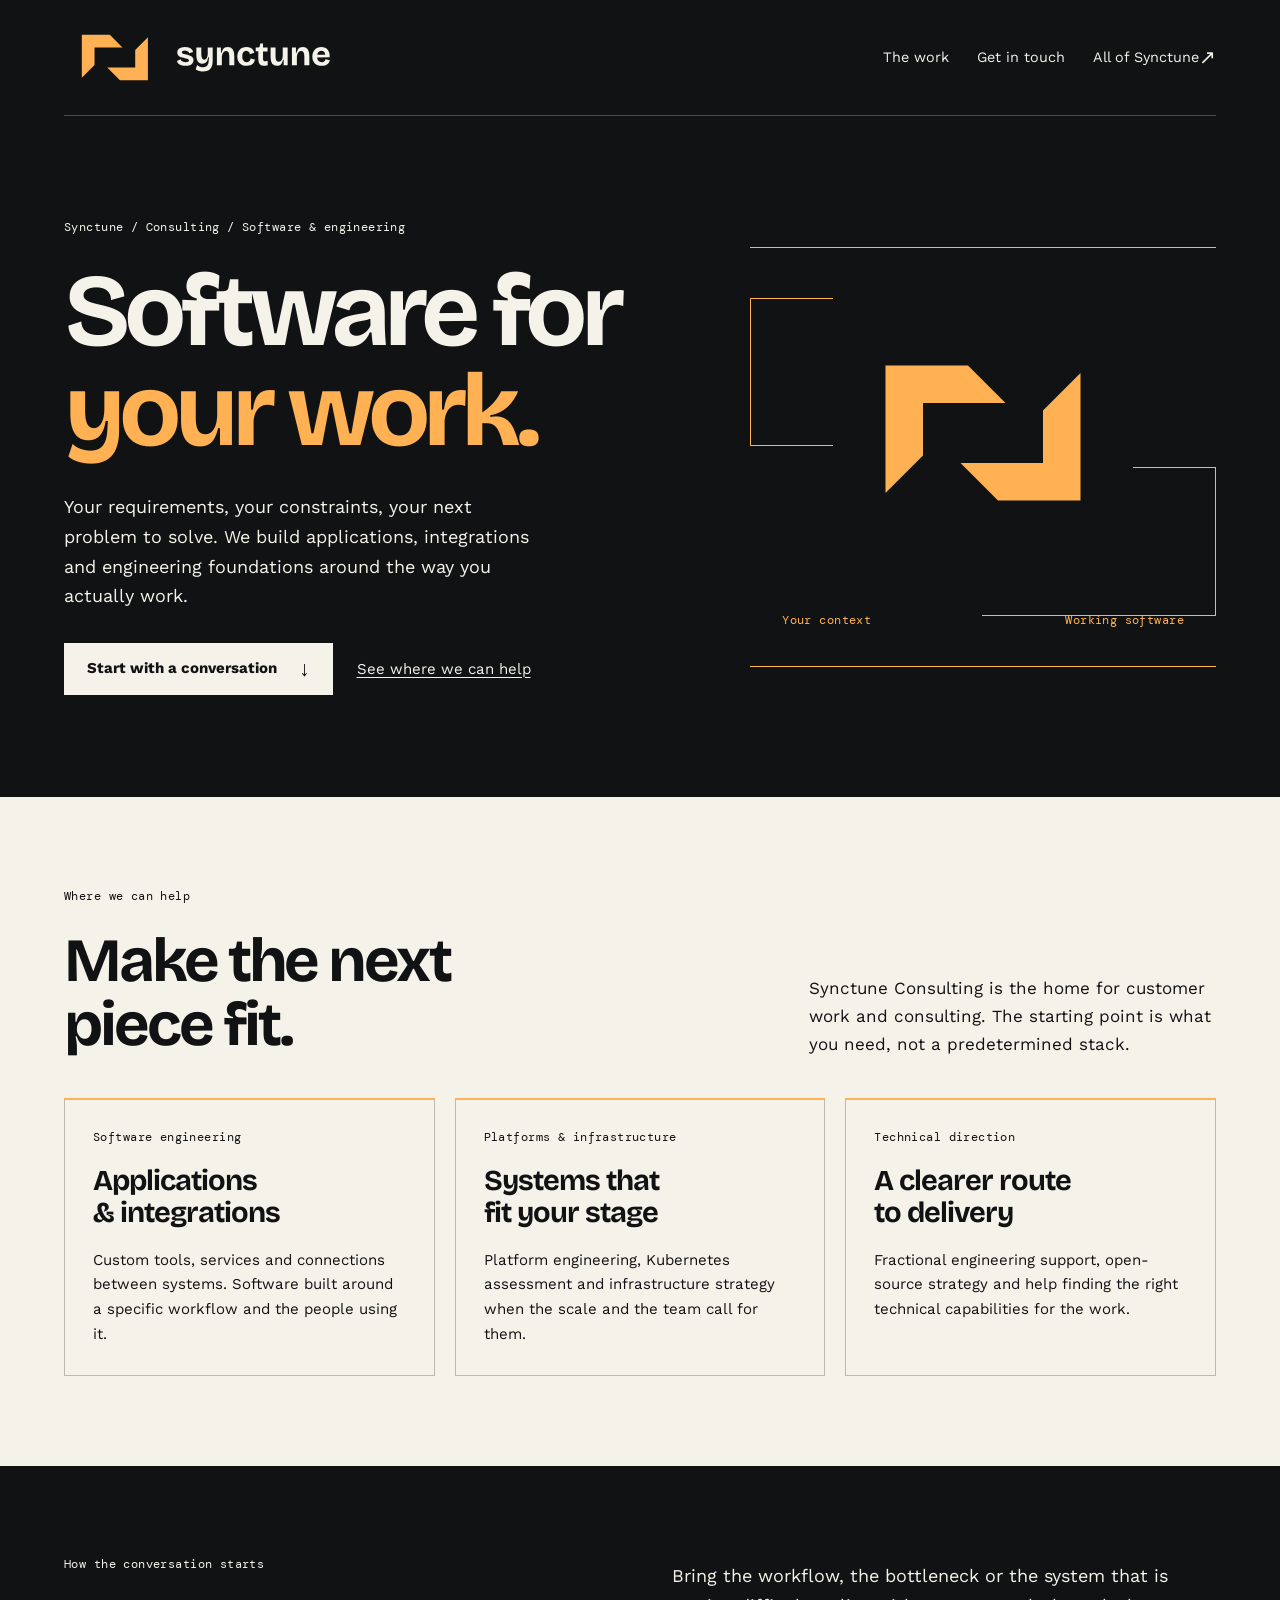
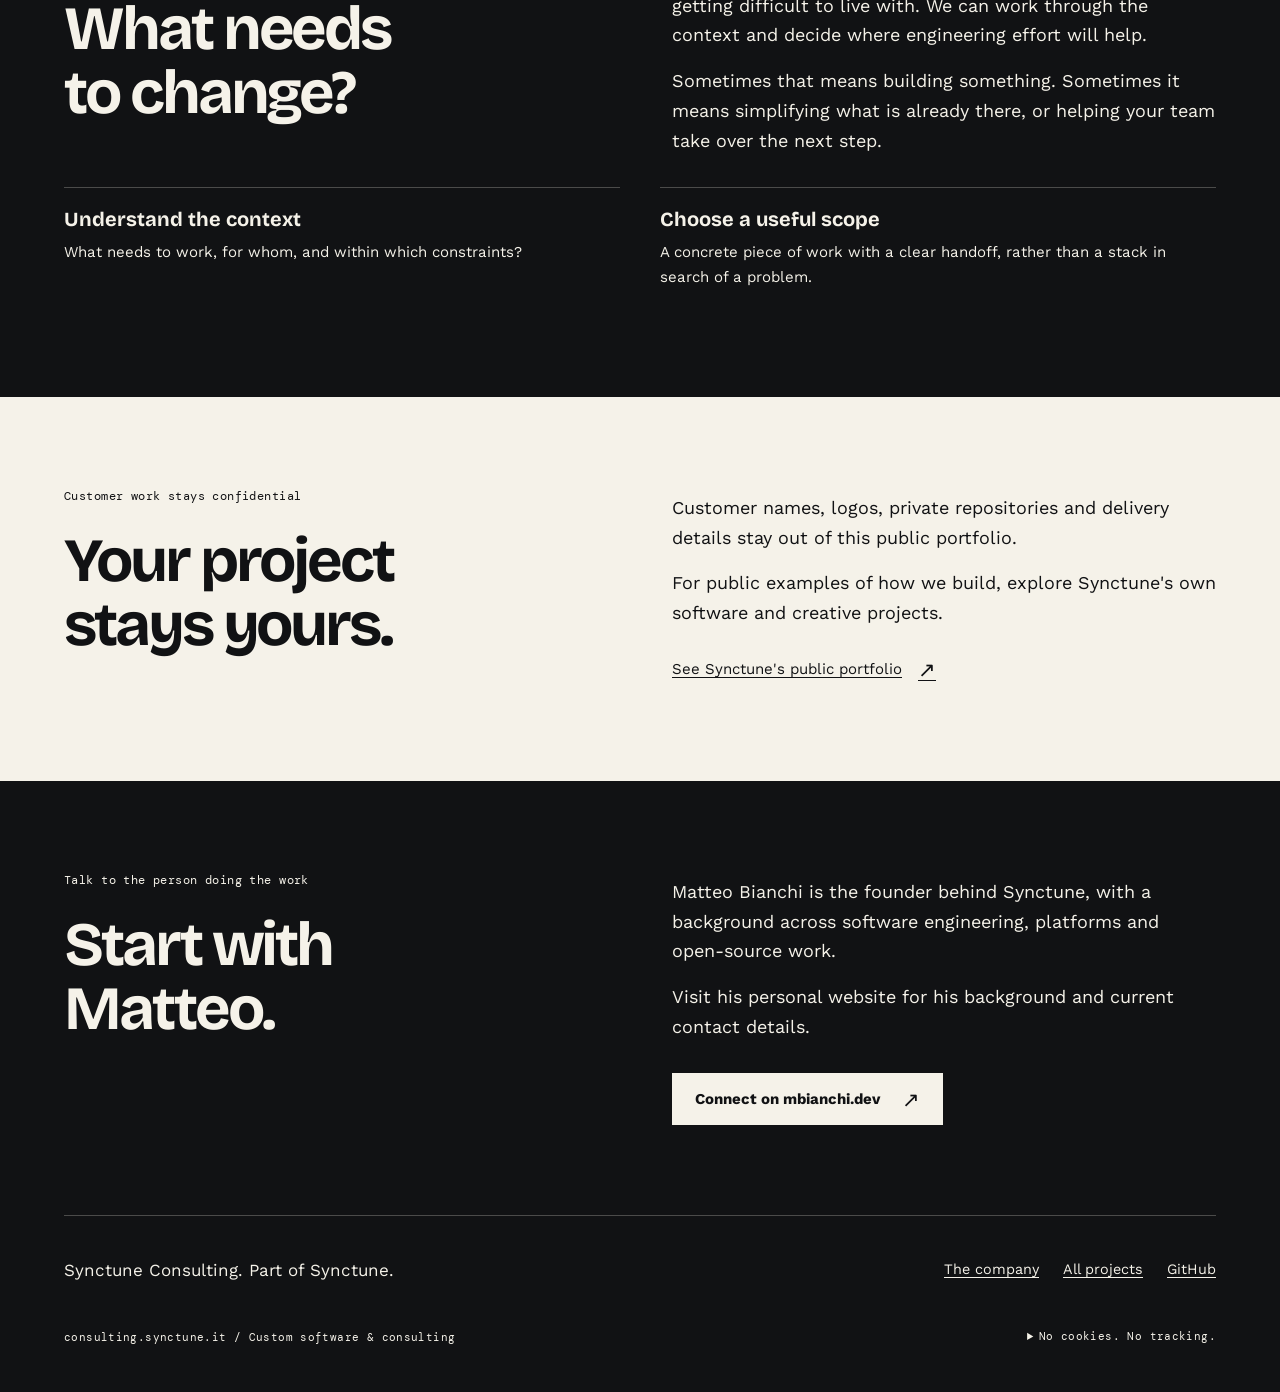
==== index.html @ 6b57d237 "Rename the site to Synctune Consulting" ====
<!doctype html>
<html lang="en">
<head>
  <meta charset="utf-8">
  <meta name="viewport" content="width=device-width, initial-scale=1">
  <meta name="description" content="Synctune Consulting: custom software, integrations, platform engineering and open-source strategy. Work with Matteo Bianchi through Synctune.">
  <meta name="theme-color" content="#111214">
  <meta property="og:type" content="website">
  <meta property="og:title" content="Synctune Consulting | Software for your work">
  <meta property="og:description" content="Custom software and engineering work built around your context. The customer-work branch of Synctune.">
  <meta property="og:url" content="https://consulting.synctune.it/">
  <meta property="og:image" content="https://consulting.synctune.it/assets/social.png">
  <meta property="og:image:alt" content="Synctune Consulting' amber Common ground symbol and wordmark.">
  <link rel="canonical" href="https://consulting.synctune.it/">
  <link rel="icon" href="assets/favicon.svg" type="image/svg+xml">
  <link rel="apple-touch-icon" href="assets/apple-touch-icon.png">
  <link rel="stylesheet" href="assets/styles.css">
  <link rel="stylesheet" href="assets/brand.css">
  <link rel="preload" href="assets/fonts/BricolageGrotesque-Bold.ttf" as="font" type="font/ttf" crossorigin>
  <title>Synctune Consulting | Software for your work</title>
</head>
<body>
  <a class="skip-link" href="#main">Skip to content</a>
  <header class="site-header wrap">
    <a class="brand" href="index.html"><img src="assets/logo.svg" alt="Synctune Consulting home" width="881" height="320"></a>
    <nav class="site-nav" aria-label="Main navigation"><a href="#work">The work</a><a href="#contact">Get in touch</a><a href="https://synctune.it">All of Synctune <span class="arrow" aria-hidden="true">&#8599;</span></a></nav>
  </header>
  <main id="main" tabindex="-1">
    <section class="branch-hero wrap" aria-labelledby="hero-title">
      <div class="hero-copy"><p class="eyebrow">Synctune / Consulting / Software &amp; engineering</p><h1 id="hero-title">Software for<br><span class="accent">your work.</span></h1><p>Your requirements, your constraints, your next problem to solve. We build applications, integrations and engineering foundations around the way you actually work.</p><div class="actions"><a class="button" href="#contact">Start with a conversation <span class="arrow" aria-hidden="true">&#8595;</span></a><a class="text-link" href="#work">See where we can help</a></div></div>
      <div class="hero-art handoff" aria-hidden="true"><img src="assets/symbol.svg" alt="" width="320" height="320"><div class="art-caption"><span>Your context</span><span>Working software</span></div></div>
    </section>
    <section id="work" class="section light" aria-labelledby="work-title">
      <div class="wrap">
        <div class="section-heading"><div><p class="eyebrow">Where we can help</p><h2 id="work-title">Make the next<br>piece fit.</h2></div><p>Synctune Consulting is the home for customer work and consulting. The starting point is what you need, not a predetermined stack.</p></div>
        <div class="cards">
          <article class="card"><p class="meta">Software engineering</p><h3>Applications<br>&amp; integrations</h3><p>Custom tools, services and connections between systems. Software built around a specific workflow and the people using it.</p></article>
          <article class="card"><p class="meta">Platforms &amp; infrastructure</p><h3>Systems that<br>fit your stage</h3><p>Platform engineering, Kubernetes assessment and infrastructure strategy when the scale and the team call for them.</p></article>
          <article class="card"><p class="meta">Technical direction</p><h3>A clearer route<br>to delivery</h3><p>Fractional engineering support, open-source strategy and help finding the right technical capabilities for the work.</p></article>
        </div>
      </div>
    </section>
    <section class="section wrap" aria-labelledby="context-title">
      <div class="split"><div><p class="eyebrow">How the conversation starts</p><h2 id="context-title">What needs<br>to change?</h2></div><div class="split-copy"><p>Bring the workflow, the bottleneck or the system that is getting difficult to live with. We can work through the context and decide where engineering effort will help.</p><p>Sometimes that means building something. Sometimes it means simplifying what is already there, or helping your team take over the next step.</p></div></div>
      <ul class="service-list"><li><strong>Understand the context</strong><span>What needs to work, for whom, and within which constraints?</span></li><li><strong>Choose a useful scope</strong><span>A concrete piece of work with a clear handoff, rather than a stack in search of a problem.</span></li></ul>
    </section>
    <section class="section light" aria-labelledby="privacy-title">
      <div class="split wrap"><div><p class="eyebrow">Customer work stays confidential</p><h2 id="privacy-title">Your project<br>stays yours.</h2></div><div class="split-copy"><p>Customer names, logos, private repositories and delivery details stay out of this public portfolio.</p><p>For public examples of how we build, explore Synctune's own software and creative projects.</p><a class="text-link" href="https://synctune.it/projects.html">See Synctune's public portfolio <span class="arrow" aria-hidden="true">&#8599;</span></a></div></div>
    </section>
    <section id="contact" class="section wrap" aria-labelledby="contact-title">
      <div class="split"><div><p class="eyebrow">Talk to the person doing the work</p><h2 id="contact-title">Start with<br>Matteo.</h2></div><div class="split-copy"><p>Matteo Bianchi is the founder behind Synctune, with a background across software engineering, platforms and open-source work.</p><p>Visit his personal website for his background and current contact details.</p><div class="actions"><a class="button" href="https://mbianchi.dev">Connect on mbianchi.dev <span class="arrow" aria-hidden="true">&#8599;</span></a></div></div></div>
    </section>
  </main>
  <footer class="site-footer wrap">
    <div class="footer-top"><p>Synctune Consulting. Part of Synctune.</p><nav class="footer-links" aria-label="Footer navigation"><a href="https://synctune.it">The company</a><a href="https://synctune.it/projects.html">All projects</a><a href="https://github.com/synctune-customers">GitHub</a></nav></div>
    <div class="footer-bottom"><span>consulting.synctune.it / Custom software &amp; consulting</span><details class="privacy"><summary>No cookies. No tracking.</summary><p>This page has no analytics, cookies, forms or booking widgets. Fonts and artwork are local. Hosting providers may process standard request data; any external service you visit has its own privacy policy.</p></details></div>
  </footer>
</body>
</html>
---- assets/styles.css ----
@font-face {
  font-family: "Bricolage Grotesque";
  src: url("fonts/BricolageGrotesque-Bold.ttf") format("truetype");
  font-weight: 700;
  font-style: normal;
  font-display: swap;
}

@font-face {
  font-family: "Work Sans";
  src: url("fonts/WorkSans-Regular.ttf") format("truetype");
  font-weight: 400;
  font-style: normal;
  font-display: swap;
}

@font-face {
  font-family: "Work Sans";
  src: url("fonts/WorkSans-Bold.ttf") format("truetype");
  font-weight: 700;
  font-style: normal;
  font-display: swap;
}

@font-face {
  font-family: "DM Mono";
  src: url("fonts/DMMono-Regular.ttf") format("truetype");
  font-weight: 400;
  font-style: normal;
  font-display: swap;
}

:root {
  color-scheme: dark;
  --ink: #111214;
  --paper: #F5F2E9;
  --rule: rgb(245 242 233 / 25%);
  --gutter: clamp(20px, 5vw, 80px);
  font-family: "Work Sans", sans-serif;
  font-synthesis: none;
  color: var(--paper);
  background: var(--ink);
}

* { box-sizing: border-box; }

html { scroll-padding-top: 24px; }

body {
  margin: 0;
  font-size: 17px;
  line-height: 1.65;
}

::selection {
  color: var(--ink);
  background: var(--signal);
}

a {
  color: inherit;
  text-underline-offset: 0.22em;
  text-decoration-thickness: 1px;
}

:focus-visible {
  outline: 3px solid currentColor;
  outline-offset: 6px;
}

img {
  display: block;
  max-width: 100%;
  height: auto;
}

h1,
h2,
h3,
p,
figure { margin: 0; }

h1,
h2,
h3 {
  font-family: "Bricolage Grotesque", sans-serif;
  font-weight: 700;
  text-wrap: balance;
}

h1 {
  font-size: clamp(3.75rem, 8vw, 7.5rem);
  line-height: 0.98;
  letter-spacing: -0.065em;
}

h2 {
  font-size: clamp(2.4rem, 4.8vw, 4.5rem);
  line-height: 1.04;
  letter-spacing: -0.05em;
}

h3 {
  font-size: 1.8rem;
  line-height: 1.12;
  letter-spacing: -0.035em;
}

p { max-width: 62ch; }
p + p { margin-top: 1rem; }

.wrap {
  width: min(1280px, calc(100% - var(--gutter) * 2));
  margin-inline: auto;
}

.skip-link {
  position: absolute;
  z-index: 10;
  top: 12px;
  left: var(--gutter);
  padding: 12px 20px;
  color: var(--ink);
  background: var(--paper);
  transform: translateY(-160%);
}

.skip-link:focus { transform: none; }

.site-header {
  display: flex;
  justify-content: space-between;
  align-items: center;
  gap: 20px;
  min-height: 116px;
  border-bottom: 1px solid var(--rule);
}

.brand {
  display: block;
  flex: 0 0 auto;
  width: 280px;
}

.site-nav {
  display: flex;
  flex-wrap: wrap;
  align-items: center;
  gap: 8px 28px;
}

.site-nav a,
.footer-links a {
  display: inline-flex;
  align-items: center;
  min-height: 44px;
  font-size: 0.9rem;
}

.site-nav a { text-decoration: none; }
.site-nav a:hover { color: var(--signal); text-decoration: underline; }

.eyebrow,
.meta,
.art-caption,
.availability,
.footer-bottom {
  font-family: "DM Mono", monospace;
  font-size: 0.75rem;
  font-weight: 400;
  letter-spacing: 0.035em;
  line-height: 1.6;
}

.eyebrow { margin-bottom: 24px; }
.accent { color: var(--signal); }

.branch-hero {
  display: grid;
  grid-template-columns: 1.15fr 0.85fr;
  align-items: center;
  gap: 56px;
  padding-block: clamp(56px, 8vw, 112px);
}

.hero-copy > p:not(.eyebrow) {
  max-width: 44ch;
  margin-top: 30px;
  font-size: 1.125rem;
}

.actions {
  display: flex;
  align-items: center;
  flex-wrap: wrap;
  gap: 12px 24px;
  margin-top: 32px;
}

.button {
  display: inline-flex;
  align-items: center;
  justify-content: center;
  gap: 22px;
  min-height: 52px;
  padding: 12px 22px;
  border: 1px solid var(--paper);
  color: var(--ink);
  background: var(--paper);
  font-size: 0.94rem;
  font-weight: 700;
  line-height: 1.4;
  text-decoration: none;
}

.button:hover {
  border-color: var(--signal);
  background: var(--signal);
}

.light .button {
  border-color: var(--ink);
  color: var(--paper);
  background: var(--ink);
}

.light .button:hover {
  color: var(--ink);
  background: var(--paper);
}

.text-link {
  display: inline-flex;
  align-items: center;
  gap: 16px;
  min-height: 44px;
  font-size: 0.94rem;
}

.arrow {
  display: inline-block;
  flex: 0 0 auto;
  font-family: sans-serif;
  font-size: 1.4em;
  line-height: 1;
}

.hero-art {
  position: relative;
  display: flex;
  flex-direction: column;
  align-items: center;
  justify-content: center;
  min-height: 420px;
  padding: 32px;
  border-block: 1px solid var(--rule);
  isolation: isolate;
}

.hero-art > img {
  z-index: 1;
  width: min(100%, 300px);
}

.art-caption {
  z-index: 1;
  display: flex;
  justify-content: space-between;
  flex-wrap: wrap;
  gap: 12px;
  width: 100%;
  margin-top: 28px;
}

.section { padding-block: clamp(56px, 7vw, 96px); }

.light {
  color-scheme: light;
  --rule: rgb(17 18 20 / 25%);
  color: var(--ink);
  background: var(--paper);
}

.section-heading {
  display: flex;
  align-items: end;
  justify-content: space-between;
  gap: 32px;
  margin-bottom: 40px;
}

.section-heading h2 { max-width: 17ch; }
.section-heading > p { max-width: 37ch; }

.feature {
  display: grid;
  grid-template-columns: 0.85fr 1.15fr;
  align-items: center;
  gap: 56px;
}

.feature-art {
  display: flex;
  flex-direction: column;
  align-items: center;
  justify-content: center;
  min-height: 310px;
  padding: 32px;
  border-top: 4px solid var(--signal);
  color: var(--paper);
  background: var(--ink);
}

.feature-art img { width: 180px; }
.feature-art .meta { margin-top: 16px; }

.feature-type {
  color: var(--signal);
  font-family: "Bricolage Grotesque", sans-serif;
  font-size: clamp(5rem, 12vw, 10rem);
  line-height: 1;
  letter-spacing: -0.07em;
}

.feature-copy h2 { margin-bottom: 24px; }
.feature-copy .meta { margin-bottom: 16px; }

.cards {
  display: grid;
  grid-template-columns: repeat(3, minmax(0, 1fr));
  gap: 20px;
}

.card {
  display: flex;
  flex-direction: column;
  align-items: start;
  gap: 18px;
  min-height: 272px;
  padding: 28px;
  border: 1px solid var(--rule);
  border-top: 2px solid var(--signal);
}

.card h3 { overflow-wrap: anywhere; }
.card p:not(.meta) { font-size: 0.94rem; }
.card > a,
.card > .availability { margin-top: auto; }
.availability { padding-top: 8px; color: var(--signal); }
.light .availability { color: var(--ink); }

.split {
  display: grid;
  grid-template-columns: 1fr 1fr;
  gap: 64px;
  align-items: start;
}

.split h2 { max-width: 14ch; }
.split-copy { padding-top: 6px; }
.split-copy > p { font-size: 1.125rem; }
.split-copy .text-link { margin-top: 20px; }

.note {
  margin-top: 36px;
  padding-left: 24px;
  border-left: 2px solid var(--signal);
  font-size: 0.875rem;
}

.service-list {
  display: grid;
  grid-template-columns: 1fr 1fr;
  gap: 0 40px;
  padding: 0;
  margin: 32px 0 0;
  list-style: none;
}

.service-list li {
  padding-block: 18px;
  border-top: 1px solid var(--rule);
}

.service-list strong {
  display: block;
  font-family: "Bricolage Grotesque", sans-serif;
  font-size: 1.25rem;
  line-height: 1.3;
}

.service-list span { display: block; margin-top: 8px; font-size: 0.94rem; }

.contact-band {
  display: flex;
  align-items: center;
  flex-wrap: wrap;
  justify-content: space-between;
  gap: 32px;
  padding-block: 48px;
  border-top: 1px solid var(--rule);
}

.contact-band h2 { max-width: 17ch; }

.site-footer {
  padding-block: 32px;
  border-top: 1px solid var(--rule);
}

.footer-top,
.footer-bottom {
  display: flex;
  flex-wrap: wrap;
  justify-content: space-between;
  align-items: center;
  gap: 16px 32px;
}

.footer-top { margin-bottom: 24px; }
.footer-links { display: flex; flex-wrap: wrap; gap: 4px 24px; }
.footer-bottom { font-size: 0.6875rem; }
.footer-bottom > a { display: inline-flex; align-items: center; min-height: 44px; }

.privacy { max-width: 65ch; }
.privacy summary { cursor: pointer; min-height: 44px; padding-block: 12px; }
.privacy p { margin-block: 8px 20px; font-family: "Work Sans", sans-serif; font-size: 0.875rem; letter-spacing: normal; }

@media (max-width: 1000px) {
  .branch-hero { gap: 32px; }
  h1 { font-size: clamp(3.5rem, 8vw, 6rem); }
  .hero-art { min-height: 350px; padding: 20px; }
  .cards { grid-template-columns: repeat(2, minmax(0, 1fr)); }
  .feature { gap: 32px; }
  .split { gap: 32px; }
}

@media (max-width: 700px) {
  .site-header { flex-direction: column; align-items: start; gap: 0; padding-bottom: 16px; }
  .brand { width: 248px; margin-left: -8px; }
  .site-nav { width: 100%; justify-content: space-between; gap: 8px 16px; }
  .site-nav a { font-size: 0.875rem; }
  .branch-hero { grid-template-columns: 1fr; gap: 44px; }
  h1 { font-size: clamp(3.5rem, 12.5vw, 5.5rem); }
  .hero-art { min-height: 320px; }
  .hero-art > img { width: 220px; }
  .cards,
  .feature,
  .split,
  .service-list { grid-template-columns: 1fr; }
  .section-heading { flex-direction: column; align-items: start; }
  .feature-art { min-height: 260px; }
  .card { min-height: 230px; }
  .contact-band .button { max-width: 100%; }
}

@media (prefers-reduced-motion: no-preference) {
  .button { transition: background-color 160ms ease, border-color 160ms ease; }
}

@media print {
  :root { color-scheme: light; color: #111214; background: white; }
  .site-header, .site-footer, .hero-art { display: none; }
  .branch-hero { display: block; }
  .accent, .availability { color: #111214; }
  .cards { grid-template-columns: 1fr 1fr; }
  .card { break-inside: avoid; border-color: #111214; }
}
---- assets/brand.css ----
:root { --signal: #FFB153; }

.handoff { border-color: var(--signal); }

.handoff::before,
.handoff::after {
  content: "";
  position: absolute;
  z-index: -1;
  width: 50%;
  height: 35%;
  border: 1px solid var(--signal);
}

.handoff::before { top: 12%; left: 0; border-right: 0; }
.handoff::after { bottom: 12%; right: 0; border-left: 0; }
.handoff > img { background: var(--ink); }
.handoff .art-caption { color: var(--signal); }
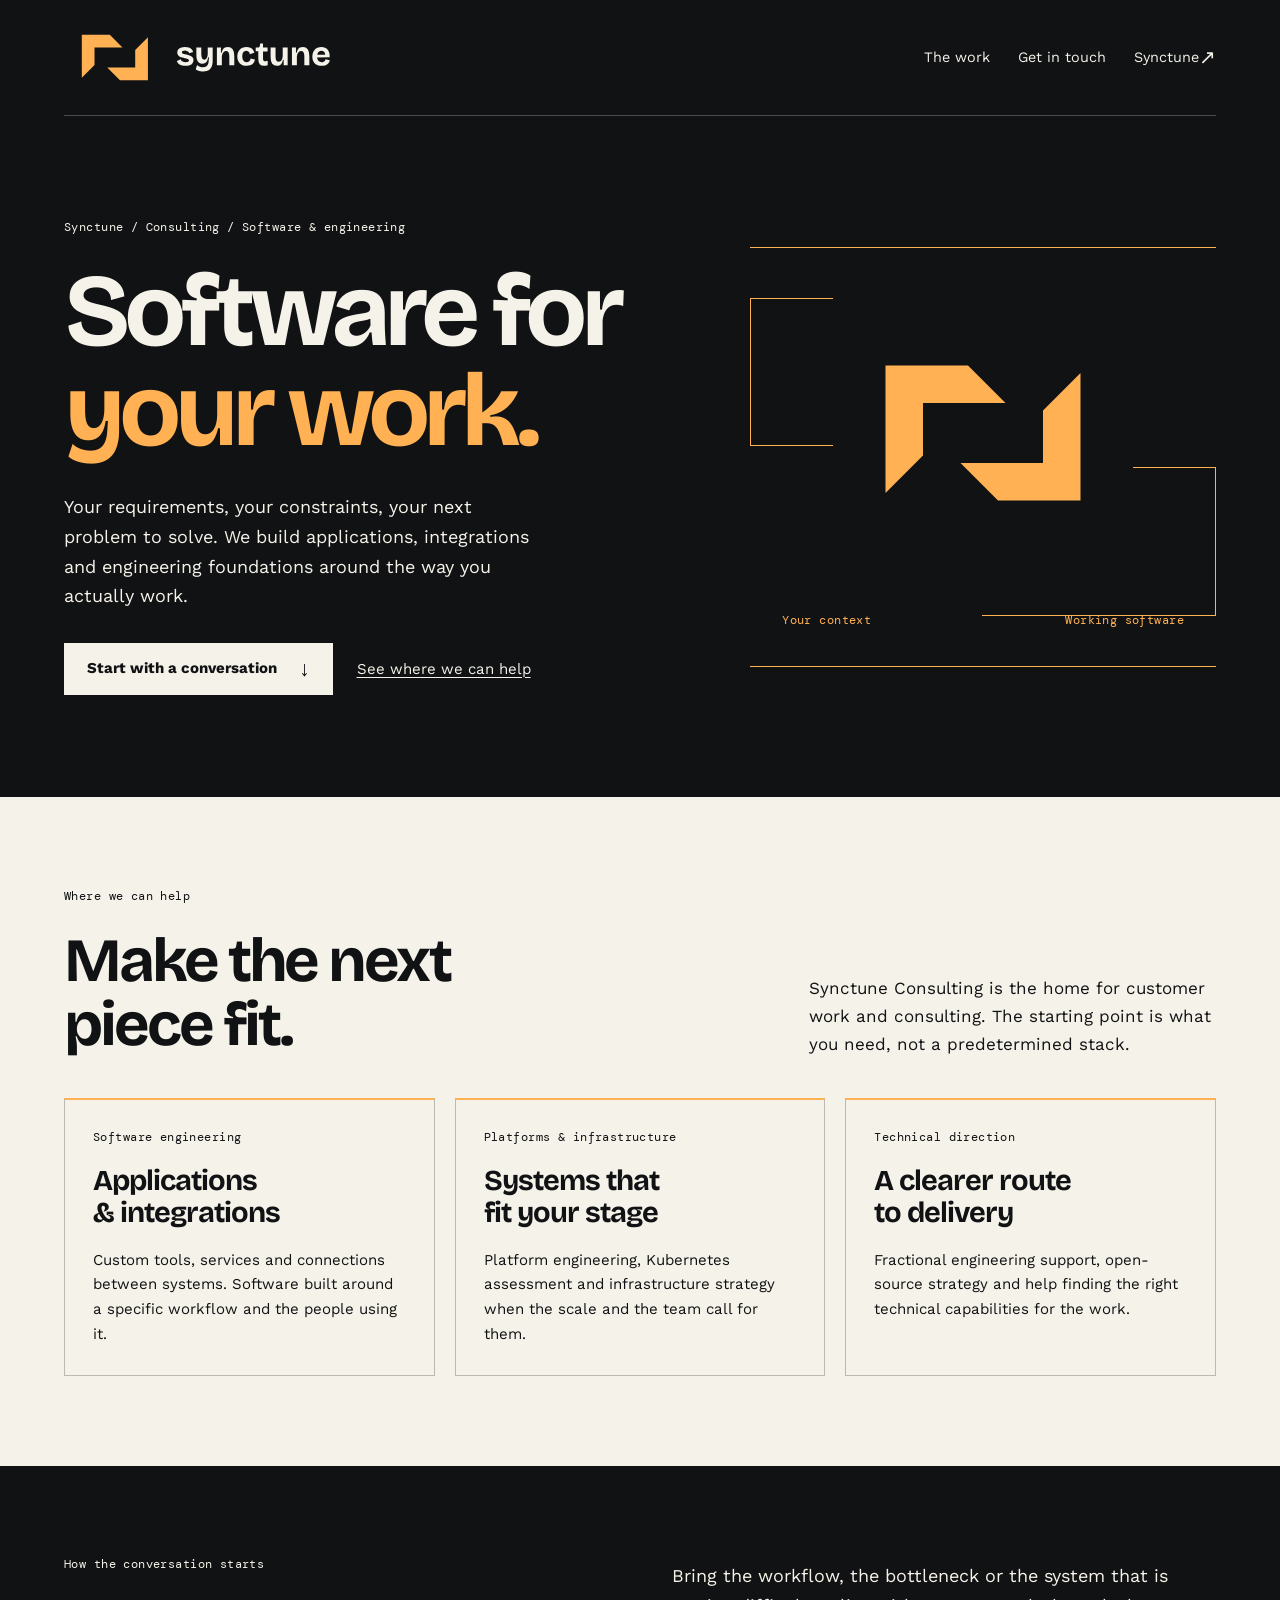
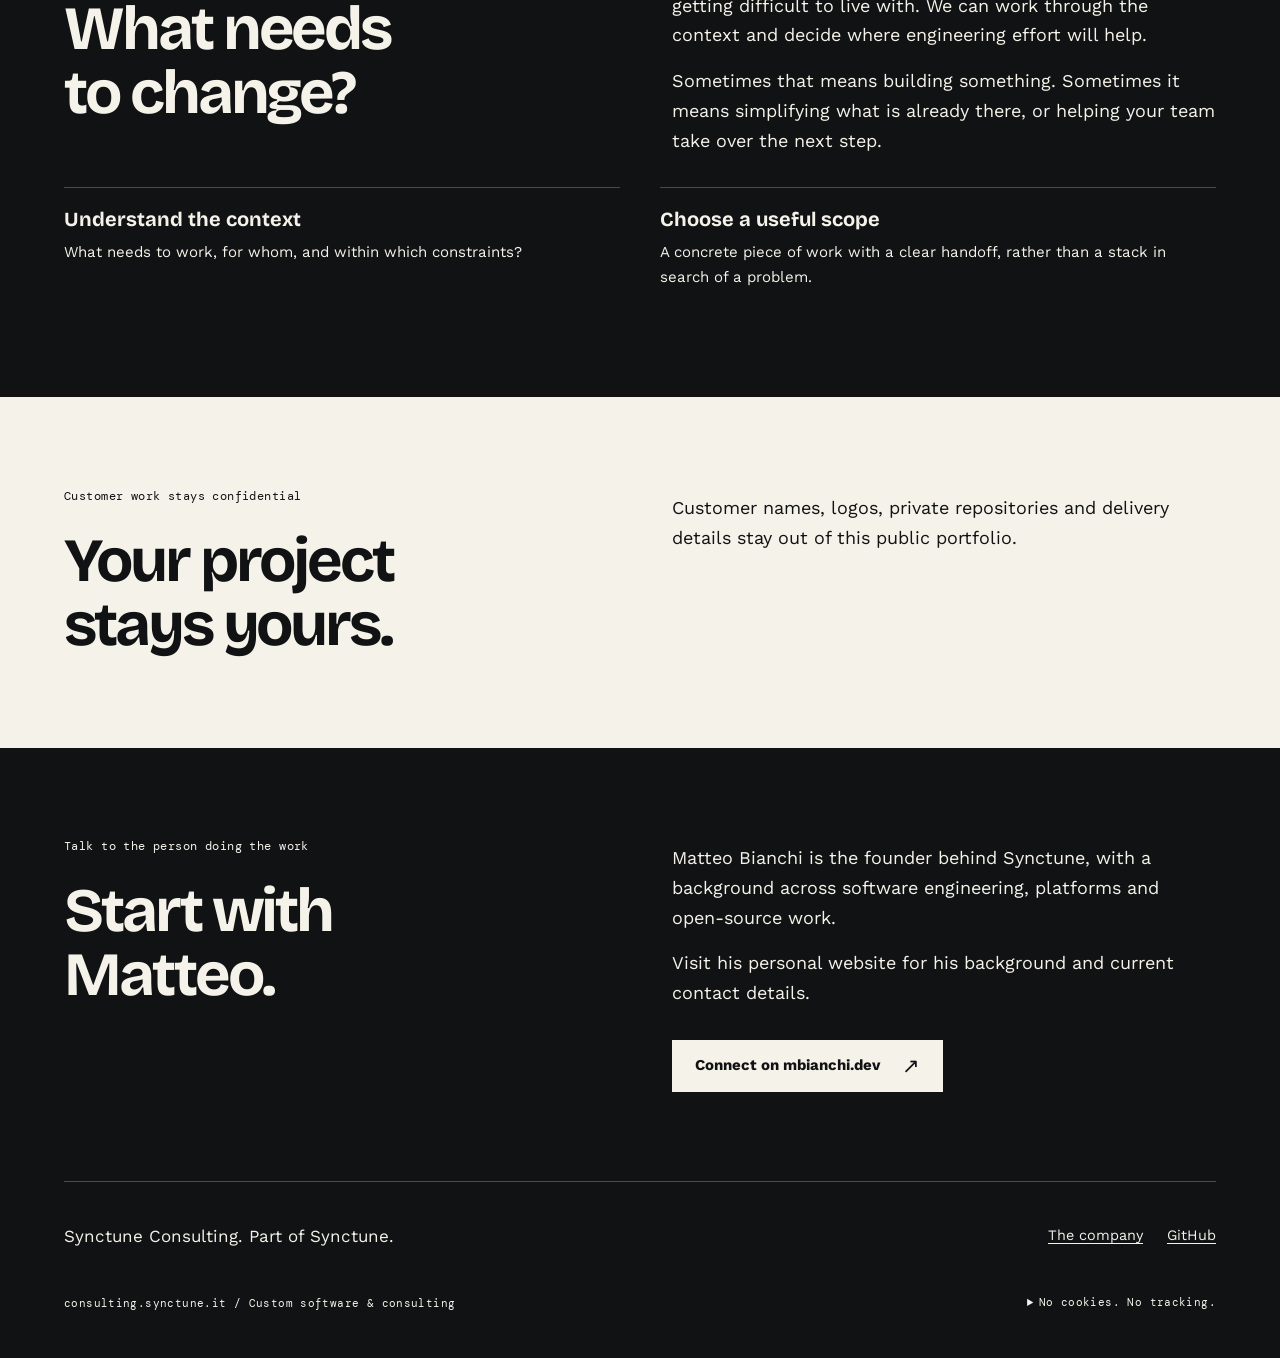
==== commit 3da2bd04: "Keep branch website focused on its own work" ====
--- a/index.html
+++ b/index.html
@@ -23,7 +23,7 @@
   <a class="skip-link" href="#main">Skip to content</a>
   <header class="site-header wrap">
     <a class="brand" href="index.html"><img src="assets/logo.svg" alt="Synctune Consulting home" width="881" height="320"></a>
-    <nav class="site-nav" aria-label="Main navigation"><a href="#work">The work</a><a href="#contact">Get in touch</a><a href="https://synctune.it">All of Synctune <span class="arrow" aria-hidden="true">&#8599;</span></a></nav>
+    <nav class="site-nav" aria-label="Main navigation"><a href="#work">The work</a><a href="#contact">Get in touch</a><a href="https://synctune.it">Synctune <span class="arrow" aria-hidden="true">&#8599;</span></a></nav>
   </header>
   <main id="main" tabindex="-1">
     <section class="branch-hero wrap" aria-labelledby="hero-title">
@@ -45,14 +45,14 @@
       <ul class="service-list"><li><strong>Understand the context</strong><span>What needs to work, for whom, and within which constraints?</span></li><li><strong>Choose a useful scope</strong><span>A concrete piece of work with a clear handoff, rather than a stack in search of a problem.</span></li></ul>
     </section>
     <section class="section light" aria-labelledby="privacy-title">
-      <div class="split wrap"><div><p class="eyebrow">Customer work stays confidential</p><h2 id="privacy-title">Your project<br>stays yours.</h2></div><div class="split-copy"><p>Customer names, logos, private repositories and delivery details stay out of this public portfolio.</p><p>For public examples of how we build, explore Synctune's own software and creative projects.</p><a class="text-link" href="https://synctune.it/projects.html">See Synctune's public portfolio <span class="arrow" aria-hidden="true">&#8599;</span></a></div></div>
+      <div class="split wrap"><div><p class="eyebrow">Customer work stays confidential</p><h2 id="privacy-title">Your project<br>stays yours.</h2></div><div class="split-copy"><p>Customer names, logos, private repositories and delivery details stay out of this public portfolio.</p></div></div>
     </section>
     <section id="contact" class="section wrap" aria-labelledby="contact-title">
       <div class="split"><div><p class="eyebrow">Talk to the person doing the work</p><h2 id="contact-title">Start with<br>Matteo.</h2></div><div class="split-copy"><p>Matteo Bianchi is the founder behind Synctune, with a background across software engineering, platforms and open-source work.</p><p>Visit his personal website for his background and current contact details.</p><div class="actions"><a class="button" href="https://mbianchi.dev">Connect on mbianchi.dev <span class="arrow" aria-hidden="true">&#8599;</span></a></div></div></div>
     </section>
   </main>
   <footer class="site-footer wrap">
-    <div class="footer-top"><p>Synctune Consulting. Part of Synctune.</p><nav class="footer-links" aria-label="Footer navigation"><a href="https://synctune.it">The company</a><a href="https://synctune.it/projects.html">All projects</a><a href="https://github.com/synctune-customers">GitHub</a></nav></div>
+    <div class="footer-top"><p>Synctune Consulting. Part of Synctune.</p><nav class="footer-links" aria-label="Footer navigation"><a href="https://synctune.it">The company</a><a href="https://github.com/synctune-customers">GitHub</a></nav></div>
     <div class="footer-bottom"><span>consulting.synctune.it / Custom software &amp; consulting</span><details class="privacy"><summary>No cookies. No tracking.</summary><p>This page has no analytics, cookies, forms or booking widgets. Fonts and artwork are local. Hosting providers may process standard request data; any external service you visit has its own privacy policy.</p></details></div>
   </footer>
 </body>
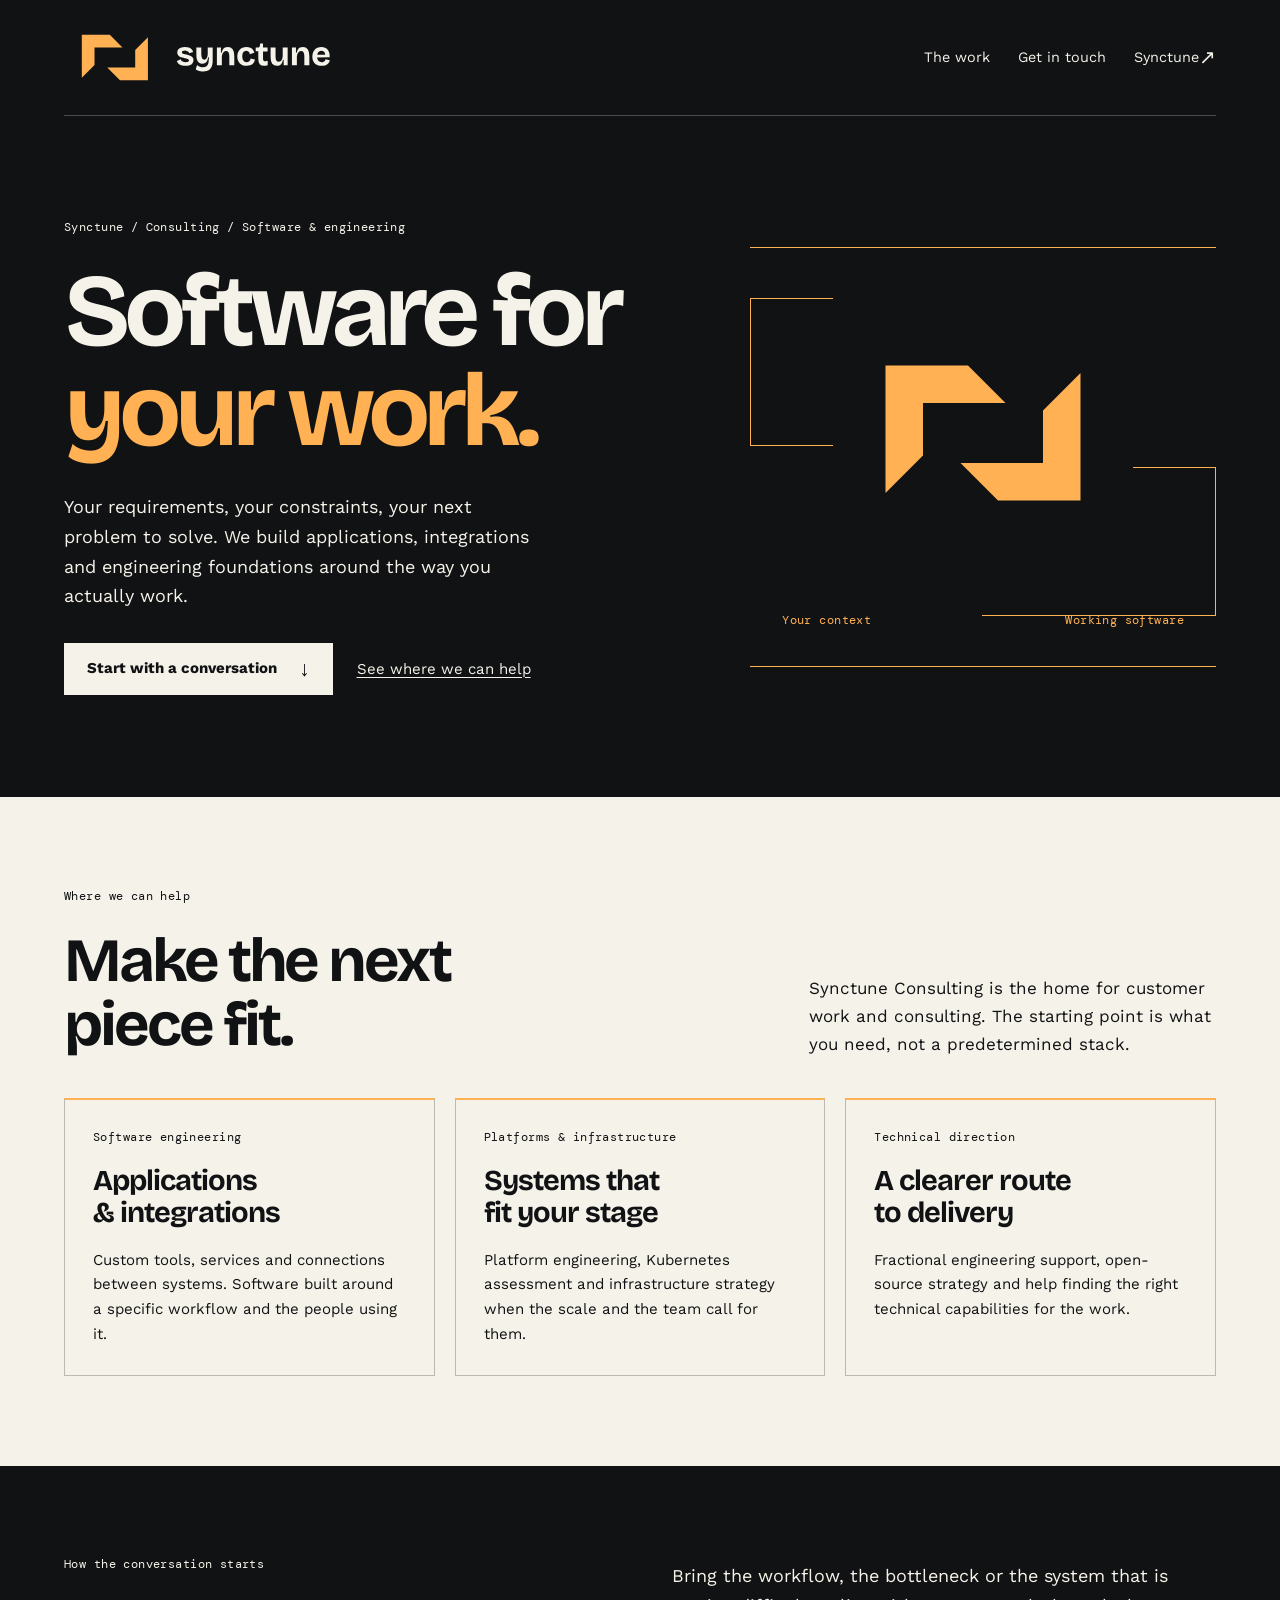
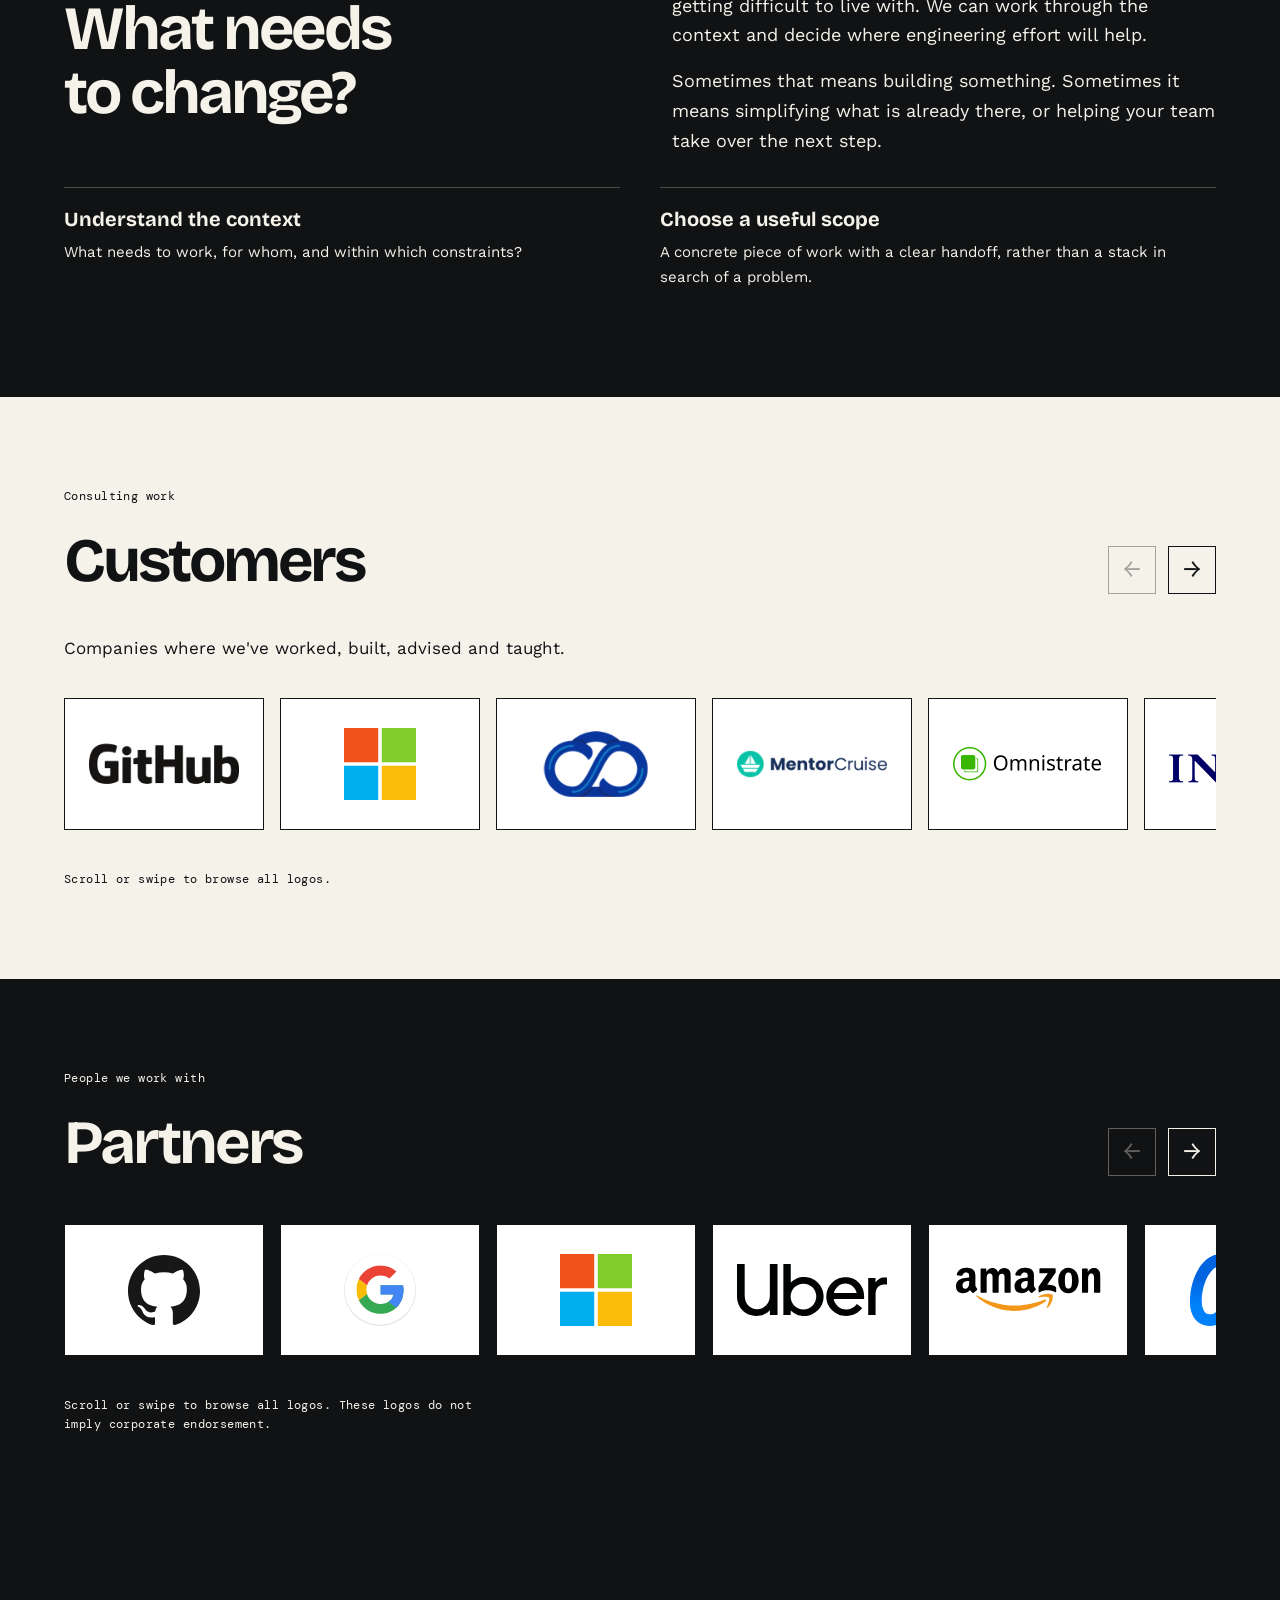
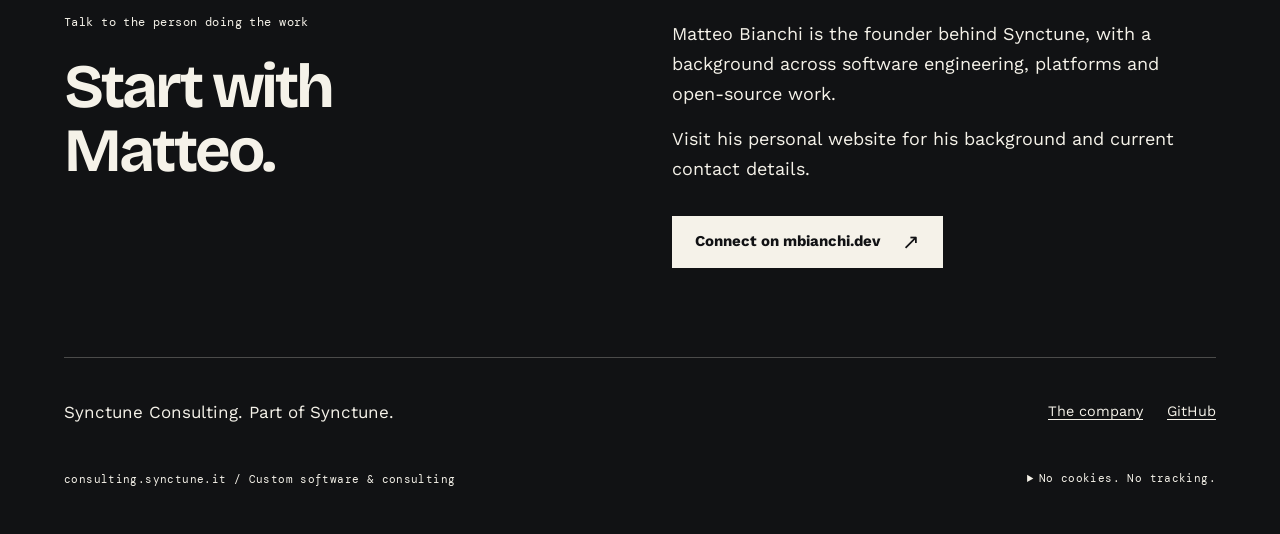
==== commit 8c268a9c: "Add customer and partner logo carousels" ====
--- a/index.html
+++ b/index.html
@@ -17,6 +17,7 @@
   <link rel="stylesheet" href="assets/styles.css">
   <link rel="stylesheet" href="assets/brand.css">
   <link rel="preload" href="assets/fonts/BricolageGrotesque-Bold.ttf" as="font" type="font/ttf" crossorigin>
+  <script src="assets/carousels.js" defer></script>
   <title>Synctune Consulting | Software for your work</title>
 </head>
 <body>
@@ -44,8 +45,79 @@
       <div class="split"><div><p class="eyebrow">How the conversation starts</p><h2 id="context-title">What needs<br>to change?</h2></div><div class="split-copy"><p>Bring the workflow, the bottleneck or the system that is getting difficult to live with. We can work through the context and decide where engineering effort will help.</p><p>Sometimes that means building something. Sometimes it means simplifying what is already there, or helping your team take over the next step.</p></div></div>
       <ul class="service-list"><li><strong>Understand the context</strong><span>What needs to work, for whom, and within which constraints?</span></li><li><strong>Choose a useful scope</strong><span>A concrete piece of work with a clear handoff, rather than a stack in search of a problem.</span></li></ul>
     </section>
-    <section class="section light" aria-labelledby="privacy-title">
-      <div class="split wrap"><div><p class="eyebrow">Customer work stays confidential</p><h2 id="privacy-title">Your project<br>stays yours.</h2></div><div class="split-copy"><p>Customer names, logos, private repositories and delivery details stay out of this public portfolio.</p></div></div>
+    <section id="customers" class="section light" aria-labelledby="customers-title" aria-roledescription="carousel" data-carousel>
+      <div class="wrap">
+        <div class="section-heading">
+          <div><p class="eyebrow">Consulting work</p><h2 id="customers-title">Customers</h2></div>
+          <div class="carousel-controls" data-carousel-controls hidden>
+            <button class="carousel-button" type="button" aria-label="Previous customer logos" aria-controls="customer-logos" data-carousel-previous><span aria-hidden="true">&#8592;</span></button>
+            <button class="carousel-button" type="button" aria-label="Next customer logos" aria-controls="customer-logos" data-carousel-next><span aria-hidden="true">&#8594;</span></button>
+          </div>
+        </div>
+        <p class="logo-context">Companies where we've worked, built, advised and taught.</p>
+        <ul id="customer-logos" class="logo-carousel" tabindex="0" aria-label="Customer logos" aria-describedby="customer-help" data-carousel-track>
+          <li><img src="assets/customer-logos/ghb.webp" alt="GitHub (Microsoft)" width="360" height="160" loading="lazy"></li>
+          <li><img src="assets/organization-logos/microsoft.svg" alt="Microsoft" width="2500" height="2500" loading="lazy"></li>
+          <li><img src="assets/customer-logos/free.webp" alt="SyncTune" width="360" height="160" loading="lazy"></li>
+          <li><img src="assets/customer-logos/mntcrs.webp" alt="MentorCruise" width="360" height="160" loading="lazy"></li>
+          <li><img src="assets/customer-logos/omnistrate.svg" alt="Omnistrate" width="284" height="64" loading="lazy"></li>
+          <li><img src="assets/customer-logos/ing.webp" alt="ING" width="564" height="140" loading="lazy"></li>
+          <li><span class="logo-text">KubeLab</span></li>
+          <li><img src="assets/customer-logos/zef.webp" alt="Zefi.ai" width="360" height="160" loading="lazy"></li>
+          <li><img src="assets/customer-logos/abl.webp" alt="Abila" width="360" height="160" loading="lazy"></li>
+          <li><img src="assets/customer-logos/nki.webp" alt="NKI - Antoni van Leeuwenhoek" width="360" height="160" loading="lazy"></li>
+          <li><img src="assets/customer-logos/roar.webp" alt="Roar" width="360" height="160" loading="lazy"></li>
+          <li><img src="assets/customer-logos/cpls.webp" alt="Coopolis" width="360" height="160" loading="lazy"></li>
+          <li><img src="assets/customer-logos/ext_rdht.webp" alt="Extraordy (RedHat Partner)" width="360" height="160" loading="lazy"></li>
+          <li><img src="assets/customer-logos/grnc.webp" alt="GreenChic" width="360" height="160" loading="lazy"></li>
+          <li><img src="assets/customer-logos/gdf.webp" alt="Italian Ministry of Economy and Finance" width="360" height="160" loading="lazy"></li>
+          <li><img src="assets/customer-logos/mvctch.webp" alt="MVC Technologies" width="360" height="160" loading="lazy"></li>
+          <li><img src="assets/customer-logos/dshr.webp" alt="D-Share" width="360" height="160" loading="lazy"></li>
+          <li><img src="assets/customer-logos/ice.webp" alt="Infocert" width="360" height="160" loading="lazy"></li>
+          <li><img src="assets/customer-logos/gen.webp" alt="Generali" width="360" height="160" loading="lazy"></li>
+          <li><img src="assets/customer-logos/gas.webp" alt="Enel" width="360" height="160" loading="lazy"></li>
+          <li><img src="assets/customer-logos/all.webp" alt="Allianz" width="360" height="160" loading="lazy"></li>
+          <li><img src="assets/customer-logos/leo.webp" alt="Leonardo" width="360" height="160" loading="lazy"></li>
+          <li><img src="assets/customer-logos/frx.webp" alt="Frontex" width="360" height="160" loading="lazy"></li>
+          <li><img src="assets/customer-logos/bar.webp" alt="Barilla" width="360" height="160" loading="lazy"></li>
+          <li><img src="assets/customer-logos/bmw.webp" alt="BMW" width="360" height="160" loading="lazy"></li>
+          <li><img src="assets/customer-logos/unc.webp" alt="Unicredit" width="360" height="160" loading="lazy"></li>
+          <li><img src="assets/customer-logos/rpl.webp" alt="Reply" width="360" height="160" loading="lazy"></li>
+          <li><img src="assets/customer-logos/eco.webp" alt="Eco-Mind (now Sourcesense)" width="360" height="160" loading="lazy"></li>
+          <li><img src="assets/customer-logos/rpp.webp" alt="Reply Power" width="360" height="160" loading="lazy"></li>
+          <li><img src="assets/customer-logos/vod.webp" alt="Vodafone" width="360" height="160" loading="lazy"></li>
+          <li><img src="assets/customer-logos/ten.webp" alt="Tenutabene (formerly CambioMarcia, now Unipol)" width="360" height="160" loading="lazy"></li>
+          <li><img src="assets/customer-logos/var.webp" alt="Various" width="360" height="160" loading="lazy"></li>
+        </ul>
+        <p id="customer-help" class="meta carousel-hint">Scroll or swipe to browse all logos.</p>
+      </div>
+    </section>
+    <section id="partners" class="section wrap" aria-labelledby="partners-title" aria-roledescription="carousel" data-carousel>
+      <div class="section-heading">
+        <div><p class="eyebrow">People we work with</p><h2 id="partners-title">Partners</h2></div>
+        <div class="carousel-controls" data-carousel-controls hidden>
+          <button class="carousel-button" type="button" aria-label="Previous partner logos" aria-controls="partner-logos" data-carousel-previous><span aria-hidden="true">&#8592;</span></button>
+          <button class="carousel-button" type="button" aria-label="Next partner logos" aria-controls="partner-logos" data-carousel-next><span aria-hidden="true">&#8594;</span></button>
+        </div>
+      </div>
+      <ul id="partner-logos" class="logo-carousel" tabindex="0" aria-label="Partner logos" aria-describedby="partner-help" data-carousel-track>
+        <li><img src="assets/organization-logos/github.svg" alt="GitHub" width="24" height="24" loading="lazy"></li>
+        <li><img src="assets/organization-logos/google.svg" alt="Google" width="66" height="66" loading="lazy"></li>
+        <li><img src="assets/organization-logos/microsoft.svg" alt="Microsoft" width="2500" height="2500" loading="lazy"></li>
+        <li><img src="assets/organization-logos/uber.svg" alt="Uber" width="927" height="322" loading="lazy"></li>
+        <li><img src="assets/organization-logos/amazon.svg" alt="Amazon" width="384" height="120" loading="lazy"></li>
+        <li><img src="assets/organization-logos/meta.svg" alt="Meta" width="288" height="191" loading="lazy"></li>
+        <li><img src="assets/organization-logos/apple.svg" alt="Apple" width="271" height="315" loading="lazy"></li>
+        <li><img src="assets/organization-logos/netflix.svg" alt="Netflix" width="263" height="480" loading="lazy"></li>
+        <li><img src="assets/organization-logos/tesla.svg" alt="Tesla" width="1028" height="1024" loading="lazy"></li>
+        <li><img src="assets/organization-logos/nvidia.svg" alt="NVIDIA" width="351" height="259" loading="lazy"></li>
+        <li><img src="assets/organization-logos/adobe.svg" alt="Adobe" width="123" height="136" loading="lazy"></li>
+        <li><img src="assets/organization-logos/edera.svg" alt="Edera" width="183" height="163" loading="lazy"></li>
+        <li><img src="assets/organization-logos/replit.svg" alt="Replit" width="24" height="24" loading="lazy"></li>
+        <li><img src="assets/organization-logos/openai.svg" alt="OpenAI" width="62" height="23" loading="lazy"></li>
+        <li><img src="assets/organization-logos/anthropic.svg" alt="Anthropic" width="24" height="24" loading="lazy"></li>
+      </ul>
+      <p id="partner-help" class="meta carousel-hint">Scroll or swipe to browse all logos. These logos do not imply corporate endorsement.</p>
     </section>
     <section id="contact" class="section wrap" aria-labelledby="contact-title">
       <div class="split"><div><p class="eyebrow">Talk to the person doing the work</p><h2 id="contact-title">Start with<br>Matteo.</h2></div><div class="split-copy"><p>Matteo Bianchi is the founder behind Synctune, with a background across software engineering, platforms and open-source work.</p><p>Visit his personal website for his background and current contact details.</p><div class="actions"><a class="button" href="https://mbianchi.dev">Connect on mbianchi.dev <span class="arrow" aria-hidden="true">&#8599;</span></a></div></div></div>
@@ -53,7 +125,7 @@
   </main>
   <footer class="site-footer wrap">
     <div class="footer-top"><p>Synctune Consulting. Part of Synctune.</p><nav class="footer-links" aria-label="Footer navigation"><a href="https://synctune.it">The company</a><a href="https://github.com/synctune-customers">GitHub</a></nav></div>
-    <div class="footer-bottom"><span>consulting.synctune.it / Custom software &amp; consulting</span><details class="privacy"><summary>No cookies. No tracking.</summary><p>This page has no analytics, cookies, forms or booking widgets. Fonts and artwork are local. Hosting providers may process standard request data; any external service you visit has its own privacy policy.</p></details></div>
+    <div class="footer-bottom"><span>consulting.synctune.it / Custom software &amp; consulting</span><details class="privacy"><summary>No cookies. No tracking.</summary><p>This page has no analytics, cookies, forms or booking widgets. Fonts and artwork are local. The carousel controls run only in your browser and send no data. Hosting providers may process standard request data; any external service you visit has its own privacy policy.</p></details></div>
   </footer>
 </body>
 </html>
--- a/assets/brand.css
+++ b/assets/brand.css
@@ -16,3 +16,100 @@
 .handoff::after { bottom: 12%; right: 0; border-left: 0; }
 .handoff > img { background: var(--ink); }
 .handoff .art-caption { color: var(--signal); }
+
+.carousel-controls {
+  display: flex;
+  gap: 12px;
+}
+
+.carousel-controls[hidden] {
+  display: none;
+}
+
+.carousel-button {
+  display: grid;
+  place-items: center;
+  width: 48px;
+  height: 48px;
+  padding: 0;
+  border: 1px solid currentColor;
+  color: inherit;
+  background: transparent;
+  font: inherit;
+  font-size: 1.5rem;
+  cursor: pointer;
+}
+
+.carousel-button:disabled {
+  opacity: 0.35;
+  cursor: default;
+}
+
+.logo-context {
+  margin-bottom: 28px;
+}
+
+.logo-carousel {
+  display: grid;
+  grid-auto-flow: column;
+  grid-auto-columns: clamp(160px, 18vw, 200px);
+  gap: 16px;
+  padding: 8px 0 20px;
+  margin: 0;
+  overflow-x: auto;
+  overscroll-behavior-x: contain;
+  scroll-snap-type: x mandatory;
+  list-style: none;
+}
+
+.logo-carousel li {
+  display: grid;
+  place-items: center;
+  min-height: 132px;
+  padding: 24px;
+  border: 1px solid #111214;
+  color: var(--ink);
+  background: #FFFFFF;
+  scroll-snap-align: start;
+}
+
+.logo-carousel img {
+  width: 100%;
+  height: 72px;
+  object-fit: contain;
+}
+
+.logo-text {
+  font-family: "Bricolage Grotesque", sans-serif;
+  font-size: 1.75rem;
+}
+
+.carousel-hint {
+  margin-top: 20px;
+}
+
+@media (hover: hover) {
+  .carousel-button:hover:not(:disabled) {
+    border-color: var(--ink);
+    color: var(--ink);
+    background: var(--signal);
+  }
+}
+
+@media print {
+  .carousel-controls,
+  .carousel-hint {
+    display: none;
+  }
+
+  .logo-carousel {
+    grid-auto-flow: row;
+    grid-template-columns: repeat(4, minmax(0, 1fr));
+    grid-auto-columns: auto;
+    overflow: visible;
+  }
+
+  .logo-carousel li {
+    break-inside: avoid;
+  }
+}
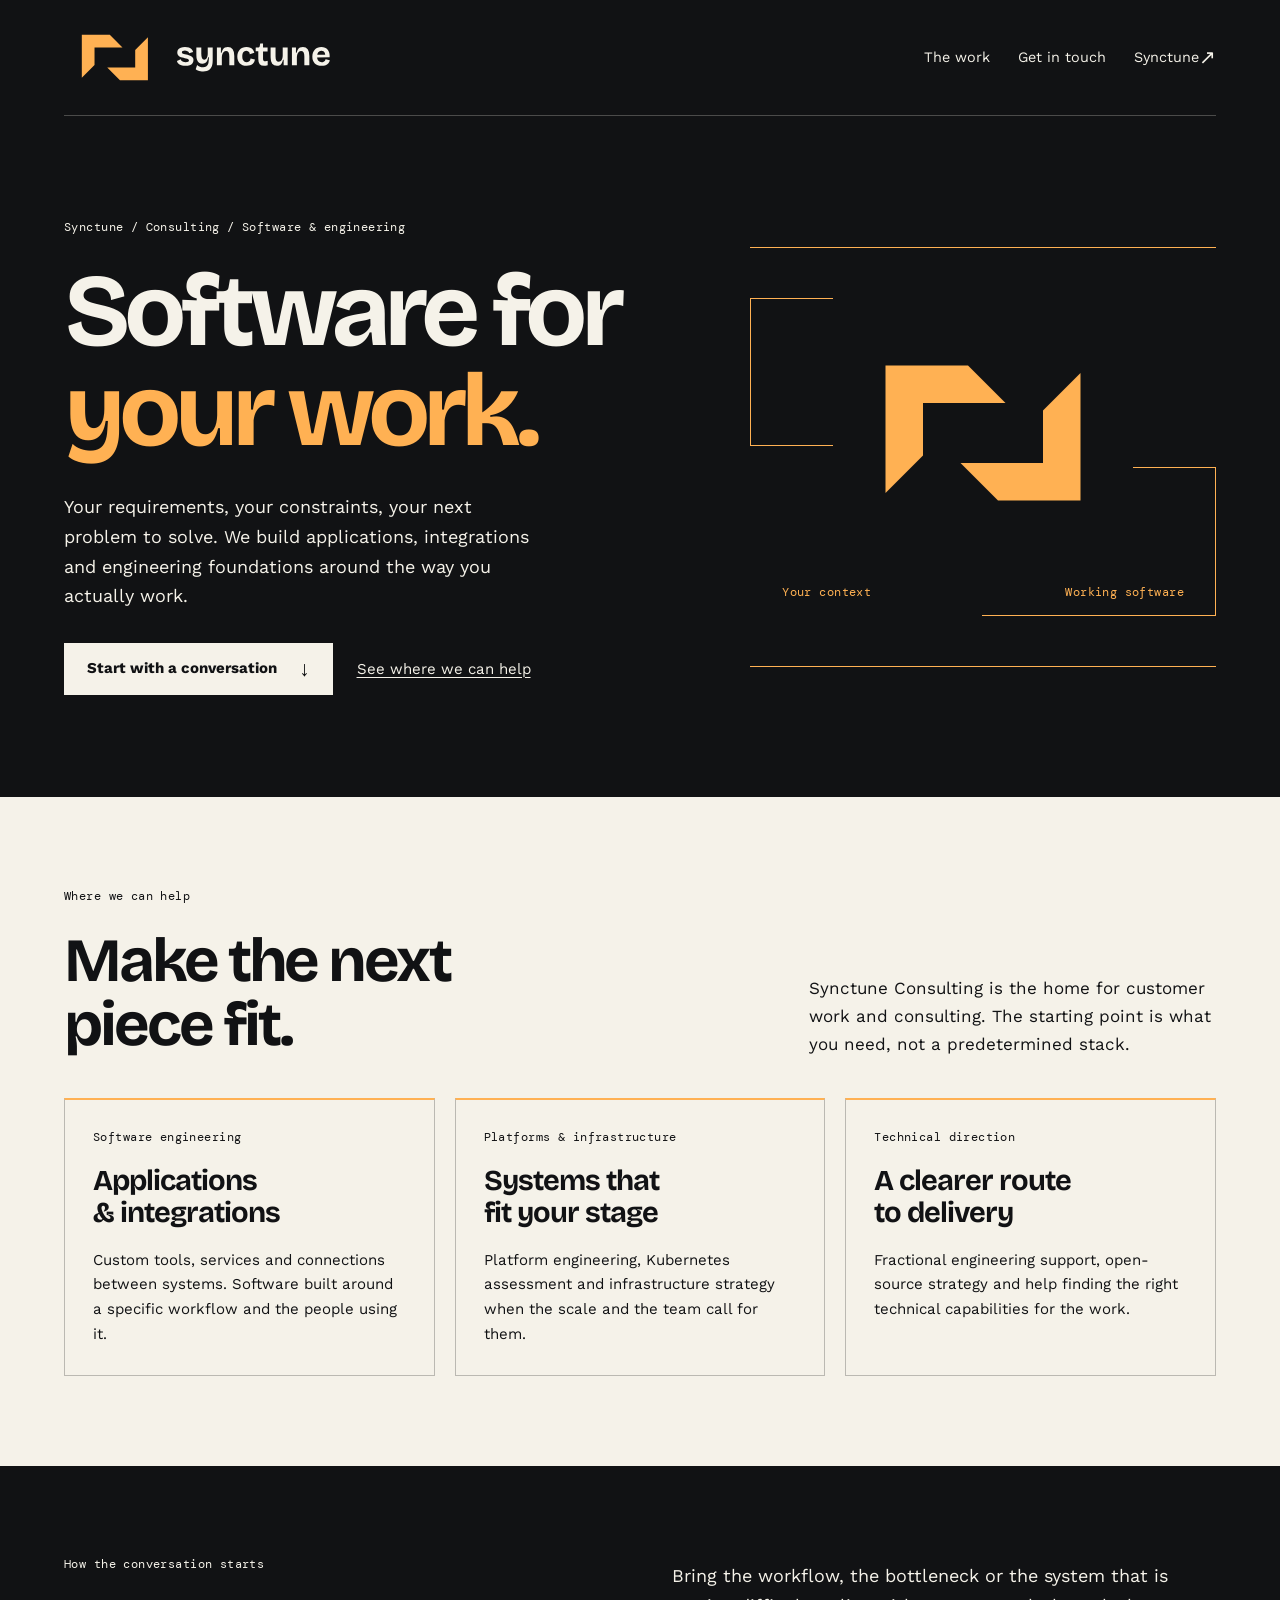
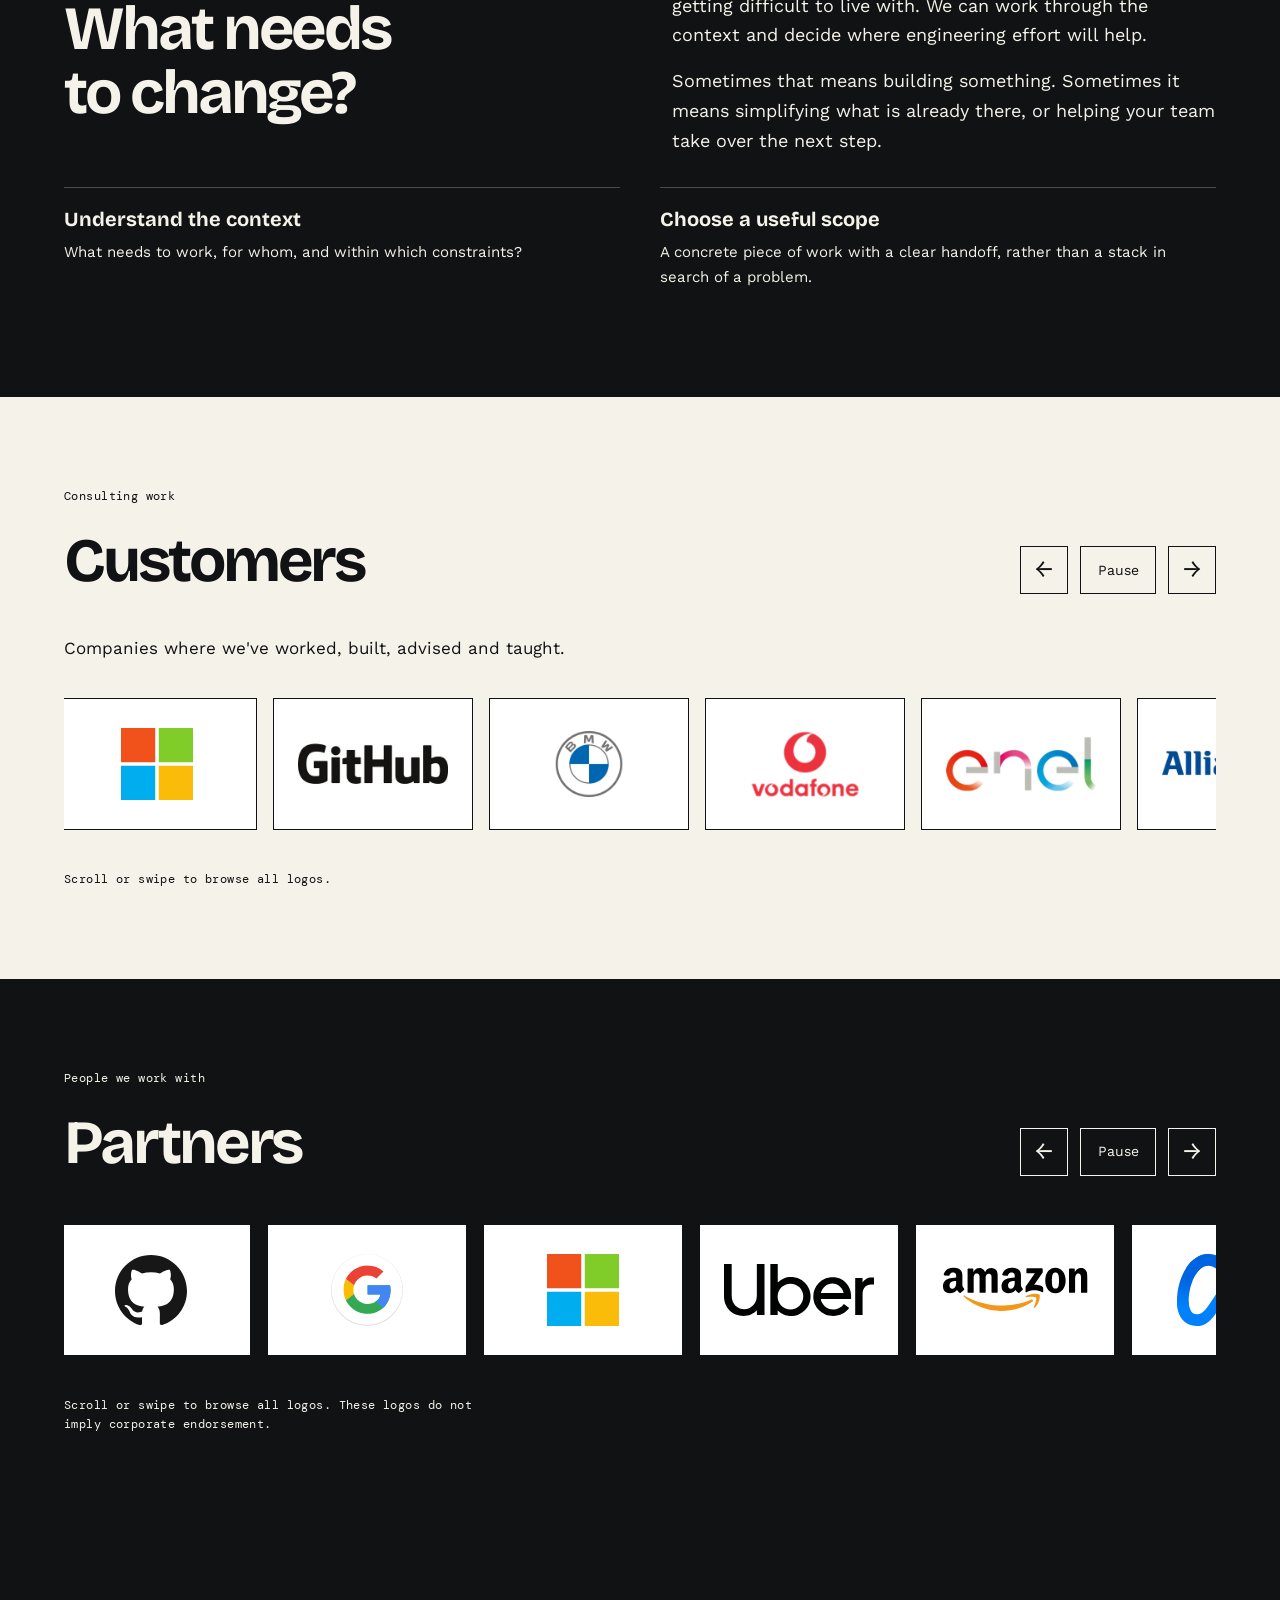
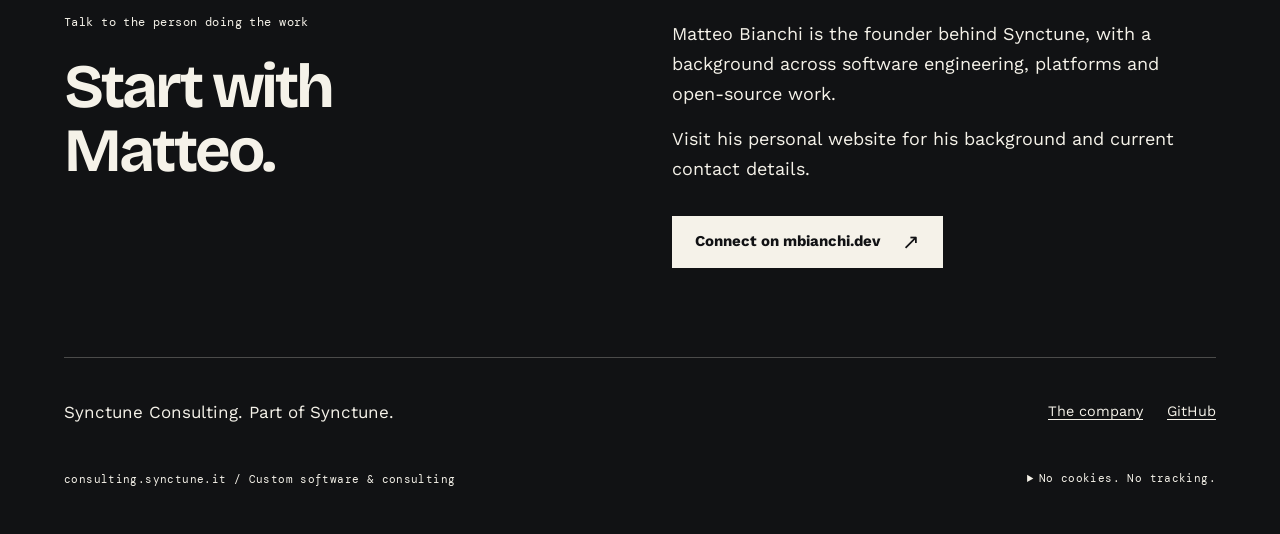
==== commit e185707f: "Refine customer logos and add accessible automatic scrolling" ====
--- a/index.html
+++ b/index.html
@@ -51,43 +51,41 @@
           <div><p class="eyebrow">Consulting work</p><h2 id="customers-title">Customers</h2></div>
           <div class="carousel-controls" data-carousel-controls hidden>
             <button class="carousel-button" type="button" aria-label="Previous customer logos" aria-controls="customer-logos" data-carousel-previous><span aria-hidden="true">&#8592;</span></button>
+            <button class="carousel-button carousel-toggle" type="button" aria-label="Pause customer logos scrolling" aria-controls="customer-logos" data-carousel-toggle>Pause</button>
             <button class="carousel-button" type="button" aria-label="Next customer logos" aria-controls="customer-logos" data-carousel-next><span aria-hidden="true">&#8594;</span></button>
           </div>
         </div>
         <p class="logo-context">Companies where we've worked, built, advised and taught.</p>
         <ul id="customer-logos" class="logo-carousel" tabindex="0" aria-label="Customer logos" aria-describedby="customer-help" data-carousel-track>
+          <li><img src="assets/organization-logos/microsoft.svg" alt="Microsoft" width="2500" height="2500" loading="lazy"></li>
           <li><img src="assets/customer-logos/ghb.webp" alt="GitHub (Microsoft)" width="360" height="160" loading="lazy"></li>
-          <li><img src="assets/organization-logos/microsoft.svg" alt="Microsoft" width="2500" height="2500" loading="lazy"></li>
-          <li><img src="assets/customer-logos/free.webp" alt="SyncTune" width="360" height="160" loading="lazy"></li>
+          <li><img src="assets/customer-logos/bmw.webp" alt="BMW" width="360" height="160" loading="lazy"></li>
+          <li><img src="assets/customer-logos/vod.webp" alt="Vodafone" width="360" height="160" loading="lazy"></li>
+          <li><img src="assets/customer-logos/gas.webp" alt="Enel" width="360" height="160" loading="lazy"></li>
+          <li><img src="assets/customer-logos/all.webp" alt="Allianz" width="360" height="160" loading="lazy"></li>
+          <li><img src="assets/customer-logos/gen.webp" alt="Generali" width="360" height="160" loading="lazy"></li>
+          <li><img src="assets/customer-logos/ing.webp" alt="ING" width="564" height="140" loading="lazy"></li>
+          <li><img src="assets/customer-logos/unc.webp" alt="Unicredit" width="360" height="160" loading="lazy"></li>
+          <li><img src="assets/customer-logos/bar.webp" alt="Barilla" width="360" height="160" loading="lazy"></li>
+          <li><img src="assets/customer-logos/leo.webp" alt="Leonardo" width="360" height="160" loading="lazy"></li>
+          <li><img src="assets/customer-logos/frx.webp" alt="Frontex" width="360" height="160" loading="lazy"></li>
+          <li><img src="assets/customer-logos/gdf.webp" alt="Italian Ministry of Economy and Finance" width="360" height="160" loading="lazy"></li>
+          <li><img src="assets/customer-logos/nki.webp" alt="NKI - Antoni van Leeuwenhoek" width="360" height="160" loading="lazy"></li>
+          <li><img src="assets/customer-logos/rpl.webp" alt="Reply" width="360" height="160" loading="lazy"></li>
+          <li><img src="assets/customer-logos/rpp.webp" alt="Reply Power" width="360" height="160" loading="lazy"></li>
+          <li><img src="assets/customer-logos/ext_rdht.webp" alt="Extraordy (RedHat Partner)" width="360" height="160" loading="lazy"></li>
           <li><img src="assets/customer-logos/mntcrs.webp" alt="MentorCruise" width="360" height="160" loading="lazy"></li>
-          <li><img src="assets/customer-logos/omnistrate.svg" alt="Omnistrate" width="284" height="64" loading="lazy"></li>
-          <li><img src="assets/customer-logos/ing.webp" alt="ING" width="564" height="140" loading="lazy"></li>
-          <li><span class="logo-text">KubeLab</span></li>
-          <li><img src="assets/customer-logos/zef.webp" alt="Zefi.ai" width="360" height="160" loading="lazy"></li>
-          <li><img src="assets/customer-logos/abl.webp" alt="Abila" width="360" height="160" loading="lazy"></li>
-          <li><img src="assets/customer-logos/nki.webp" alt="NKI - Antoni van Leeuwenhoek" width="360" height="160" loading="lazy"></li>
-          <li><img src="assets/customer-logos/roar.webp" alt="Roar" width="360" height="160" loading="lazy"></li>
-          <li><img src="assets/customer-logos/cpls.webp" alt="Coopolis" width="360" height="160" loading="lazy"></li>
-          <li><img src="assets/customer-logos/ext_rdht.webp" alt="Extraordy (RedHat Partner)" width="360" height="160" loading="lazy"></li>
-          <li><img src="assets/customer-logos/grnc.webp" alt="GreenChic" width="360" height="160" loading="lazy"></li>
-          <li><img src="assets/customer-logos/gdf.webp" alt="Italian Ministry of Economy and Finance" width="360" height="160" loading="lazy"></li>
+          <li><img src="assets/customer-logos/ice.webp" alt="Infocert" width="360" height="160" loading="lazy"></li>
           <li><img src="assets/customer-logos/mvctch.webp" alt="MVC Technologies" width="360" height="160" loading="lazy"></li>
           <li><img src="assets/customer-logos/dshr.webp" alt="D-Share" width="360" height="160" loading="lazy"></li>
-          <li><img src="assets/customer-logos/ice.webp" alt="Infocert" width="360" height="160" loading="lazy"></li>
-          <li><img src="assets/customer-logos/gen.webp" alt="Generali" width="360" height="160" loading="lazy"></li>
-          <li><img src="assets/customer-logos/gas.webp" alt="Enel" width="360" height="160" loading="lazy"></li>
-          <li><img src="assets/customer-logos/all.webp" alt="Allianz" width="360" height="160" loading="lazy"></li>
-          <li><img src="assets/customer-logos/leo.webp" alt="Leonardo" width="360" height="160" loading="lazy"></li>
-          <li><img src="assets/customer-logos/frx.webp" alt="Frontex" width="360" height="160" loading="lazy"></li>
-          <li><img src="assets/customer-logos/bar.webp" alt="Barilla" width="360" height="160" loading="lazy"></li>
-          <li><img src="assets/customer-logos/bmw.webp" alt="BMW" width="360" height="160" loading="lazy"></li>
-          <li><img src="assets/customer-logos/unc.webp" alt="Unicredit" width="360" height="160" loading="lazy"></li>
-          <li><img src="assets/customer-logos/rpl.webp" alt="Reply" width="360" height="160" loading="lazy"></li>
-          <li><img src="assets/customer-logos/eco.webp" alt="Eco-Mind (now Sourcesense)" width="360" height="160" loading="lazy"></li>
-          <li><img src="assets/customer-logos/rpp.webp" alt="Reply Power" width="360" height="160" loading="lazy"></li>
-          <li><img src="assets/customer-logos/vod.webp" alt="Vodafone" width="360" height="160" loading="lazy"></li>
+          <li><img src="assets/customer-logos/roar.webp" alt="Roar" width="360" height="160" loading="lazy"></li>
+          <li><img src="assets/customer-logos/omnistrate.svg" alt="Omnistrate" width="284" height="64" loading="lazy"></li>
+          <li><img src="assets/customer-logos/abl.webp" alt="Abila" width="360" height="160" loading="lazy"></li>
+          <li><img src="assets/customer-logos/zef.webp" alt="Zefi.ai" width="360" height="160" loading="lazy"></li>
           <li><img src="assets/customer-logos/ten.webp" alt="Tenutabene (formerly CambioMarcia, now Unipol)" width="360" height="160" loading="lazy"></li>
-          <li><img src="assets/customer-logos/var.webp" alt="Various" width="360" height="160" loading="lazy"></li>
+          <li><img src="assets/customer-logos/grnc.webp" alt="GreenChic" width="360" height="160" loading="lazy"></li>
+          <li><img src="assets/customer-logos/sourcesense.svg" alt="Sourcesense" width="1356" height="203" loading="lazy"></li>
+          <li><img src="assets/customer-logos/cpls.webp" alt="Coopolis" width="360" height="160" loading="lazy"></li>
         </ul>
         <p id="customer-help" class="meta carousel-hint">Scroll or swipe to browse all logos.</p>
       </div>
@@ -97,6 +95,7 @@
         <div><p class="eyebrow">People we work with</p><h2 id="partners-title">Partners</h2></div>
         <div class="carousel-controls" data-carousel-controls hidden>
           <button class="carousel-button" type="button" aria-label="Previous partner logos" aria-controls="partner-logos" data-carousel-previous><span aria-hidden="true">&#8592;</span></button>
+          <button class="carousel-button carousel-toggle" type="button" aria-label="Pause partner logos scrolling" aria-controls="partner-logos" data-carousel-toggle>Pause</button>
           <button class="carousel-button" type="button" aria-label="Next partner logos" aria-controls="partner-logos" data-carousel-next><span aria-hidden="true">&#8594;</span></button>
         </div>
       </div>
@@ -114,7 +113,7 @@
         <li><img src="assets/organization-logos/adobe.svg" alt="Adobe" width="123" height="136" loading="lazy"></li>
         <li><img src="assets/organization-logos/edera.svg" alt="Edera" width="183" height="163" loading="lazy"></li>
         <li><img src="assets/organization-logos/replit.svg" alt="Replit" width="24" height="24" loading="lazy"></li>
-        <li><img src="assets/organization-logos/openai.svg" alt="OpenAI" width="62" height="23" loading="lazy"></li>
+        <li><img src="assets/organization-logos/openai.svg" alt="OpenAI" width="180" height="180" loading="lazy"></li>
         <li><img src="assets/organization-logos/anthropic.svg" alt="Anthropic" width="24" height="24" loading="lazy"></li>
       </ul>
       <p id="partner-help" class="meta carousel-hint">Scroll or swipe to browse all logos. These logos do not imply corporate endorsement.</p>
--- a/assets/brand.css
+++ b/assets/brand.css
@@ -15,7 +15,10 @@
 .handoff::before { top: 12%; left: 0; border-right: 0; }
 .handoff::after { bottom: 12%; right: 0; border-left: 0; }
 .handoff > img { background: var(--ink); }
-.handoff .art-caption { color: var(--signal); }
+.handoff .art-caption {
+  color: var(--signal);
+  transform: translateY(-28px);
+}
 
 .carousel-controls {
   display: flex;
@@ -45,6 +48,17 @@
   cursor: default;
 }
 
+.carousel-toggle {
+  width: auto;
+  min-width: 76px;
+  padding-inline: 14px;
+  font-size: 0.875rem;
+}
+
+.carousel-toggle[hidden] {
+  display: none;
+}
+
 .logo-context {
   margin-bottom: 28px;
 }
@@ -69,6 +83,7 @@
   padding: 24px;
   border: 1px solid #111214;
   color: var(--ink);
+  color-scheme: light;
   background: #FFFFFF;
   scroll-snap-align: start;
 }
@@ -79,9 +94,8 @@
   object-fit: contain;
 }
 
-.logo-text {
-  font-family: "Bricolage Grotesque", sans-serif;
-  font-size: 1.75rem;
+.logo-carousel[data-looping] {
+  scroll-snap-type: none;
 }
 
 .carousel-hint {
@@ -98,8 +112,15 @@
 
 @media print {
   .carousel-controls,
-  .carousel-hint {
+  .carousel-hint,
+  .logo-carousel [data-carousel-clone] {
     display: none;
+  }
+
+  @media (prefers-reduced-motion: reduce) {
+    .logo-carousel [data-carousel-clone] {
+      display: none;
+    }
   }
 
   .logo-carousel {
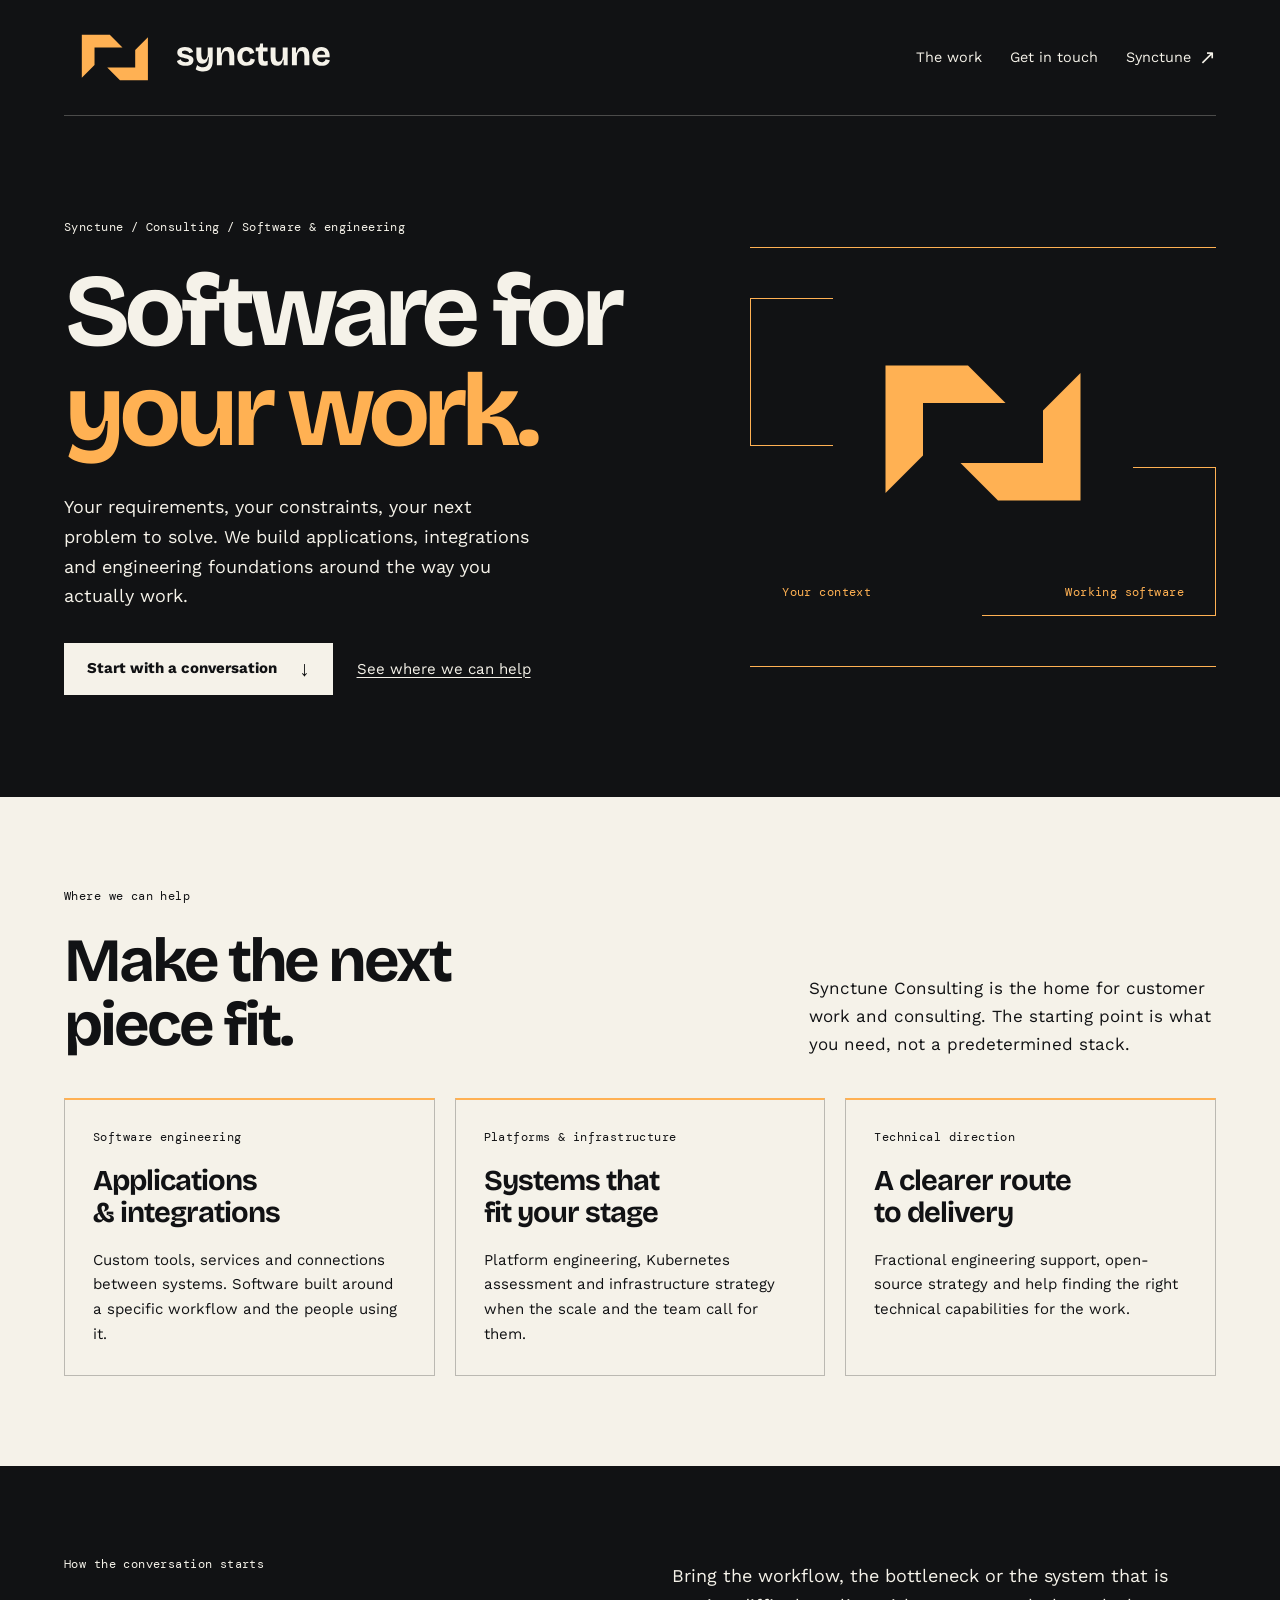
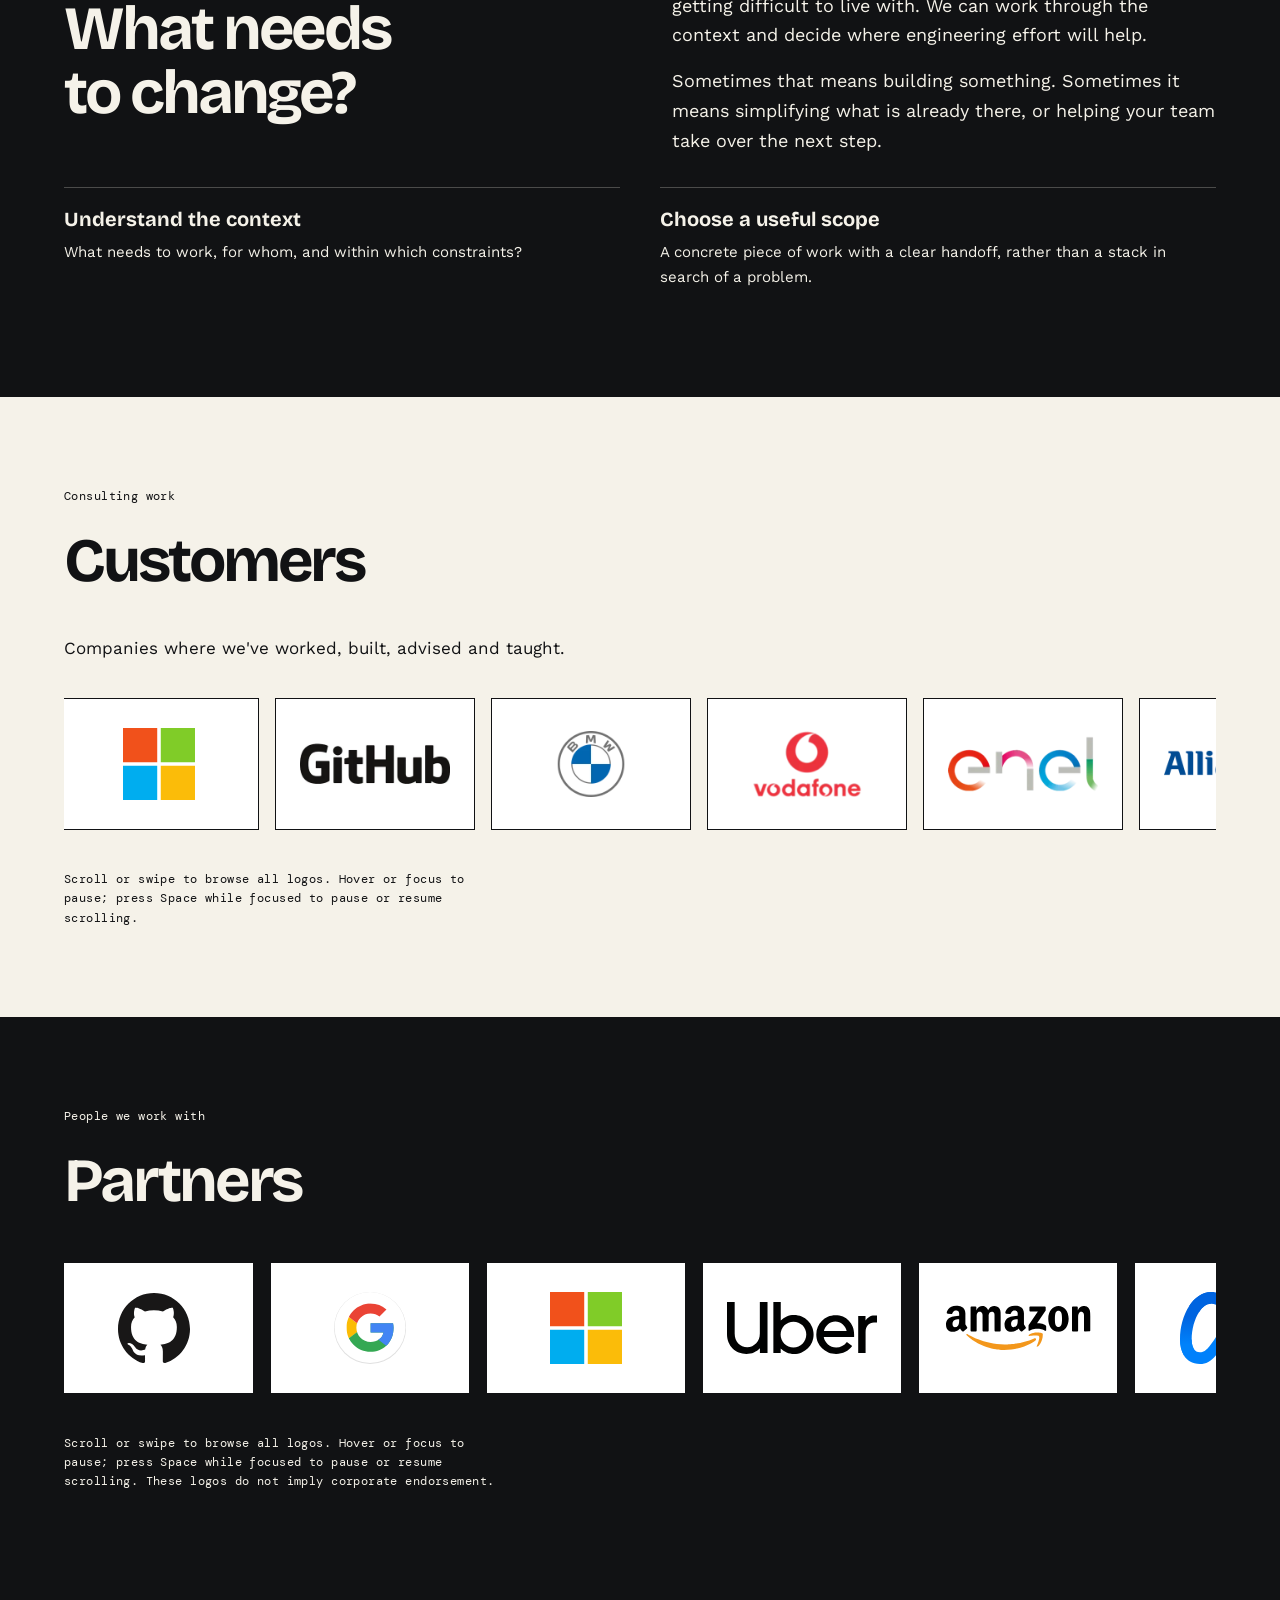
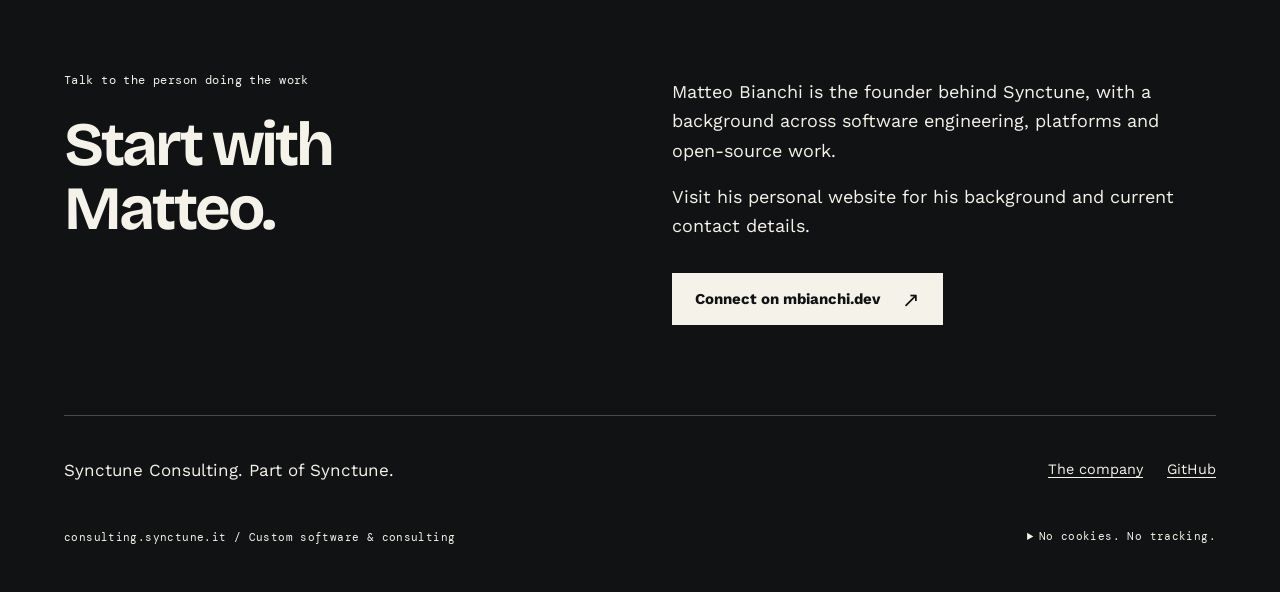
==== commit cbcc66e1: "Simplify logo carousels and space header arrows" ====
--- a/index.html
+++ b/index.html
@@ -49,14 +49,9 @@
       <div class="wrap">
         <div class="section-heading">
           <div><p class="eyebrow">Consulting work</p><h2 id="customers-title">Customers</h2></div>
-          <div class="carousel-controls" data-carousel-controls hidden>
-            <button class="carousel-button" type="button" aria-label="Previous customer logos" aria-controls="customer-logos" data-carousel-previous><span aria-hidden="true">&#8592;</span></button>
-            <button class="carousel-button carousel-toggle" type="button" aria-label="Pause customer logos scrolling" aria-controls="customer-logos" data-carousel-toggle>Pause</button>
-            <button class="carousel-button" type="button" aria-label="Next customer logos" aria-controls="customer-logos" data-carousel-next><span aria-hidden="true">&#8594;</span></button>
-          </div>
         </div>
         <p class="logo-context">Companies where we've worked, built, advised and taught.</p>
-        <ul id="customer-logos" class="logo-carousel" tabindex="0" aria-label="Customer logos" aria-describedby="customer-help" data-carousel-track>
+        <ul id="customer-logos" class="logo-carousel" tabindex="0" aria-label="Customer logos" aria-describedby="customer-help" aria-keyshortcuts="Space" data-carousel-track>
           <li><img src="assets/organization-logos/microsoft.svg" alt="Microsoft" width="2500" height="2500" loading="lazy"></li>
           <li><img src="assets/customer-logos/ghb.webp" alt="GitHub (Microsoft)" width="360" height="160" loading="lazy"></li>
           <li><img src="assets/customer-logos/bmw.webp" alt="BMW" width="360" height="160" loading="lazy"></li>
@@ -87,19 +82,14 @@
           <li><img src="assets/customer-logos/sourcesense.svg" alt="Sourcesense" width="1356" height="203" loading="lazy"></li>
           <li><img src="assets/customer-logos/cpls.webp" alt="Coopolis" width="360" height="160" loading="lazy"></li>
         </ul>
-        <p id="customer-help" class="meta carousel-hint">Scroll or swipe to browse all logos.</p>
+        <p id="customer-help" class="meta carousel-hint">Scroll or swipe to browse all logos. Hover or focus to pause; press Space while focused to pause or resume scrolling.</p>
       </div>
     </section>
     <section id="partners" class="section wrap" aria-labelledby="partners-title" aria-roledescription="carousel" data-carousel>
       <div class="section-heading">
         <div><p class="eyebrow">People we work with</p><h2 id="partners-title">Partners</h2></div>
-        <div class="carousel-controls" data-carousel-controls hidden>
-          <button class="carousel-button" type="button" aria-label="Previous partner logos" aria-controls="partner-logos" data-carousel-previous><span aria-hidden="true">&#8592;</span></button>
-          <button class="carousel-button carousel-toggle" type="button" aria-label="Pause partner logos scrolling" aria-controls="partner-logos" data-carousel-toggle>Pause</button>
-          <button class="carousel-button" type="button" aria-label="Next partner logos" aria-controls="partner-logos" data-carousel-next><span aria-hidden="true">&#8594;</span></button>
-        </div>
       </div>
-      <ul id="partner-logos" class="logo-carousel" tabindex="0" aria-label="Partner logos" aria-describedby="partner-help" data-carousel-track>
+      <ul id="partner-logos" class="logo-carousel" tabindex="0" aria-label="Partner logos" aria-describedby="partner-help" aria-keyshortcuts="Space" data-carousel-track>
         <li><img src="assets/organization-logos/github.svg" alt="GitHub" width="24" height="24" loading="lazy"></li>
         <li><img src="assets/organization-logos/google.svg" alt="Google" width="66" height="66" loading="lazy"></li>
         <li><img src="assets/organization-logos/microsoft.svg" alt="Microsoft" width="2500" height="2500" loading="lazy"></li>
@@ -116,7 +106,7 @@
         <li><img src="assets/organization-logos/openai.svg" alt="OpenAI" width="180" height="180" loading="lazy"></li>
         <li><img src="assets/organization-logos/anthropic.svg" alt="Anthropic" width="24" height="24" loading="lazy"></li>
       </ul>
-      <p id="partner-help" class="meta carousel-hint">Scroll or swipe to browse all logos. These logos do not imply corporate endorsement.</p>
+      <p id="partner-help" class="meta carousel-hint">Scroll or swipe to browse all logos. Hover or focus to pause; press Space while focused to pause or resume scrolling. These logos do not imply corporate endorsement.</p>
     </section>
     <section id="contact" class="section wrap" aria-labelledby="contact-title">
       <div class="split"><div><p class="eyebrow">Talk to the person doing the work</p><h2 id="contact-title">Start with<br>Matteo.</h2></div><div class="split-copy"><p>Matteo Bianchi is the founder behind Synctune, with a background across software engineering, platforms and open-source work.</p><p>Visit his personal website for his background and current contact details.</p><div class="actions"><a class="button" href="https://mbianchi.dev">Connect on mbianchi.dev <span class="arrow" aria-hidden="true">&#8599;</span></a></div></div></div>
@@ -124,7 +114,7 @@
   </main>
   <footer class="site-footer wrap">
     <div class="footer-top"><p>Synctune Consulting. Part of Synctune.</p><nav class="footer-links" aria-label="Footer navigation"><a href="https://synctune.it">The company</a><a href="https://github.com/synctune-customers">GitHub</a></nav></div>
-    <div class="footer-bottom"><span>consulting.synctune.it / Custom software &amp; consulting</span><details class="privacy"><summary>No cookies. No tracking.</summary><p>This page has no analytics, cookies, forms or booking widgets. Fonts and artwork are local. The carousel controls run only in your browser and send no data. Hosting providers may process standard request data; any external service you visit has its own privacy policy.</p></details></div>
+    <div class="footer-bottom"><span>consulting.synctune.it / Custom software &amp; consulting</span><details class="privacy"><summary>No cookies. No tracking.</summary><p>This page has no analytics, cookies, forms or booking widgets. Fonts and artwork are local. Logo scrolling runs only in your browser and sends no data. Hosting providers may process standard request data; any external service you visit has its own privacy policy.</p></details></div>
   </footer>
 </body>
 </html>
--- a/assets/styles.css
+++ b/assets/styles.css
@@ -157,7 +157,7 @@
   font-size: 0.9rem;
 }
 
-.site-nav a { text-decoration: none; }
+.site-nav a { gap: 8px; text-decoration: none; }
 .site-nav a:hover { color: var(--signal); text-decoration: underline; }
 
 .eyebrow,
--- a/assets/brand.css
+++ b/assets/brand.css
@@ -20,45 +20,6 @@
   transform: translateY(-28px);
 }
 
-.carousel-controls {
-  display: flex;
-  gap: 12px;
-}
-
-.carousel-controls[hidden] {
-  display: none;
-}
-
-.carousel-button {
-  display: grid;
-  place-items: center;
-  width: 48px;
-  height: 48px;
-  padding: 0;
-  border: 1px solid currentColor;
-  color: inherit;
-  background: transparent;
-  font: inherit;
-  font-size: 1.5rem;
-  cursor: pointer;
-}
-
-.carousel-button:disabled {
-  opacity: 0.35;
-  cursor: default;
-}
-
-.carousel-toggle {
-  width: auto;
-  min-width: 76px;
-  padding-inline: 14px;
-  font-size: 0.875rem;
-}
-
-.carousel-toggle[hidden] {
-  display: none;
-}
-
 .logo-context {
   margin-bottom: 28px;
 }
@@ -71,6 +32,7 @@
   padding: 8px 0 20px;
   margin: 0;
   overflow-x: auto;
+  overflow-anchor: none;
   overscroll-behavior-x: contain;
   scroll-snap-type: x mandatory;
   list-style: none;
@@ -102,25 +64,9 @@
   margin-top: 20px;
 }
 
-@media (hover: hover) {
-  .carousel-button:hover:not(:disabled) {
-    border-color: var(--ink);
-    color: var(--ink);
-    background: var(--signal);
-  }
-}
-
 @media print {
-  .carousel-controls,
-  .carousel-hint,
-  .logo-carousel [data-carousel-clone] {
+  .carousel-hint {
     display: none;
-  }
-
-  @media (prefers-reduced-motion: reduce) {
-    .logo-carousel [data-carousel-clone] {
-      display: none;
-    }
   }
 
   .logo-carousel {
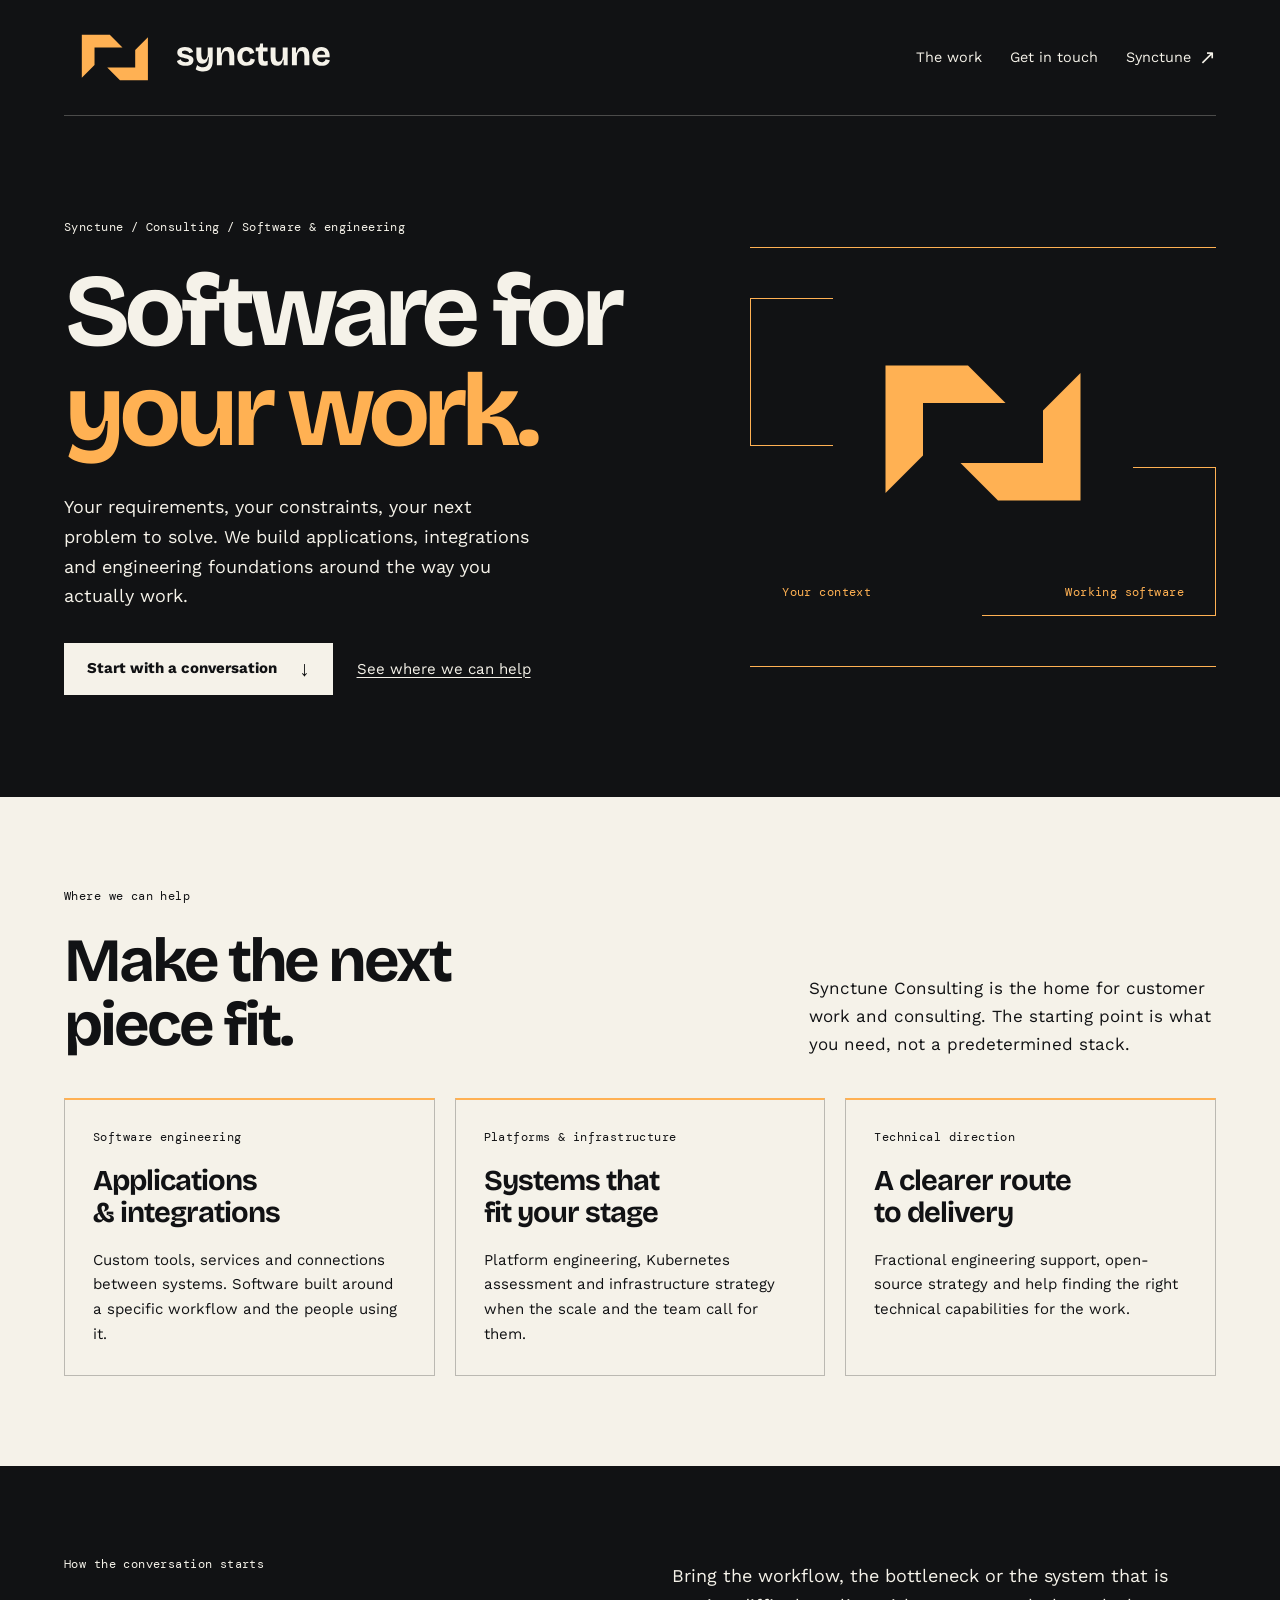
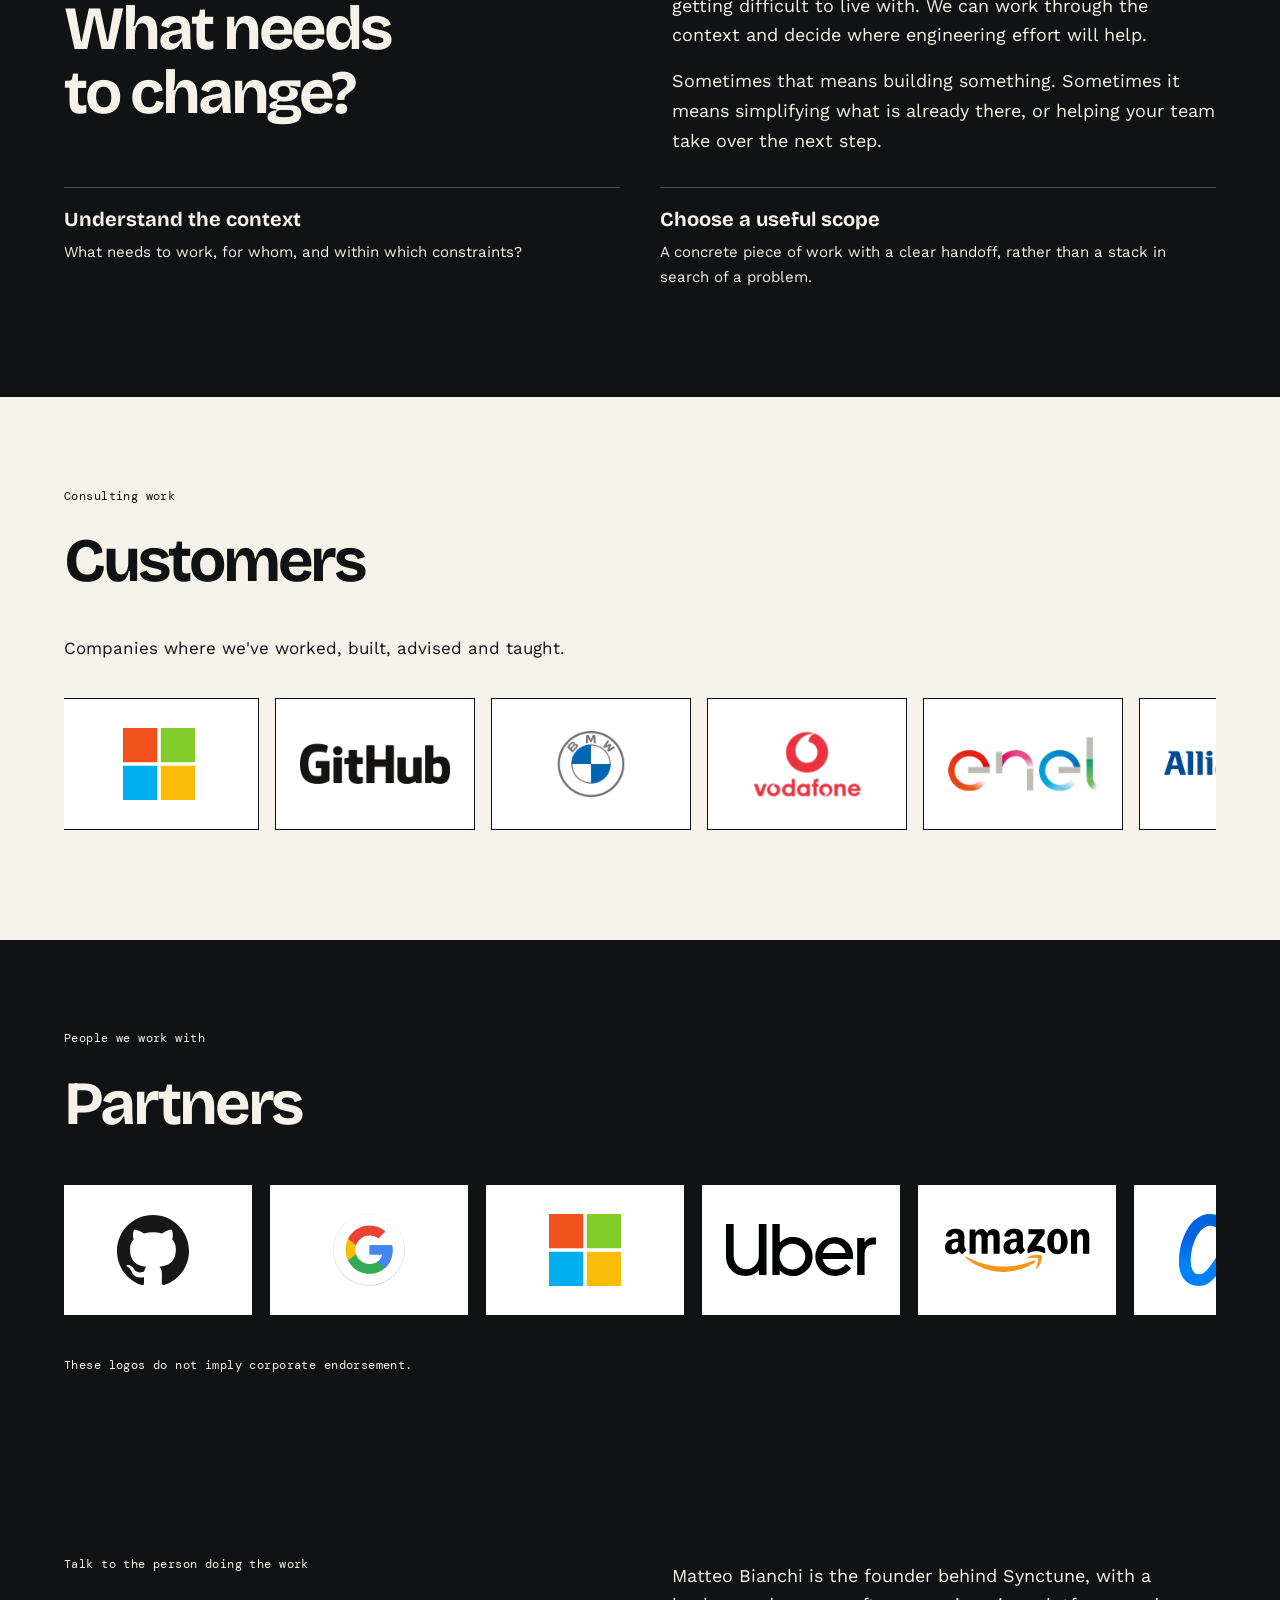
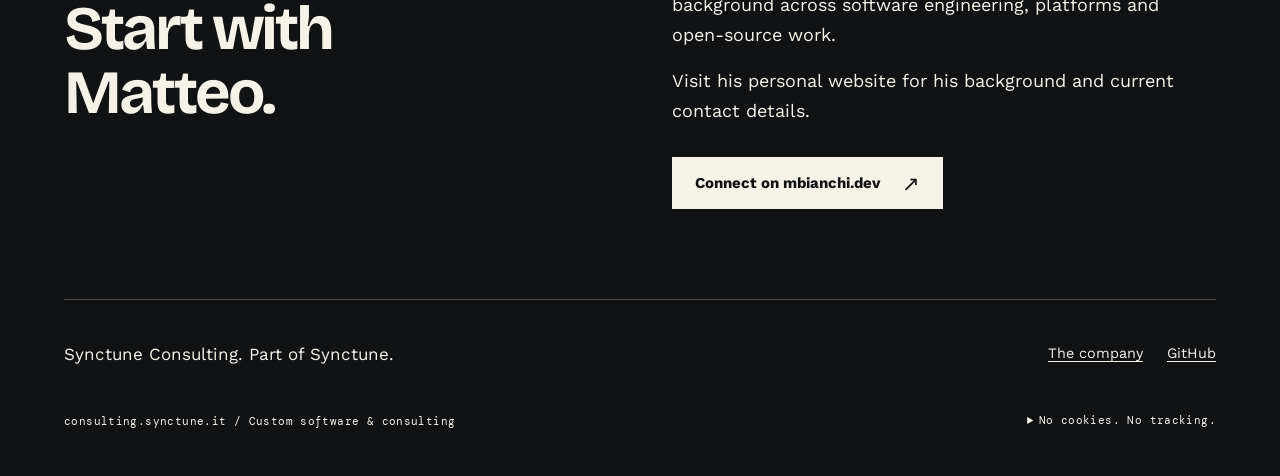
==== commit 05277997: "Remove carousel browsing instructions" ====
--- a/index.html
+++ b/index.html
@@ -51,7 +51,7 @@
           <div><p class="eyebrow">Consulting work</p><h2 id="customers-title">Customers</h2></div>
         </div>
         <p class="logo-context">Companies where we've worked, built, advised and taught.</p>
-        <ul id="customer-logos" class="logo-carousel" tabindex="0" aria-label="Customer logos" aria-describedby="customer-help" aria-keyshortcuts="Space" data-carousel-track>
+        <ul id="customer-logos" class="logo-carousel" tabindex="0" aria-label="Customer logos" aria-keyshortcuts="Space" data-carousel-track>
           <li><img src="assets/organization-logos/microsoft.svg" alt="Microsoft" width="2500" height="2500" loading="lazy"></li>
           <li><img src="assets/customer-logos/ghb.webp" alt="GitHub (Microsoft)" width="360" height="160" loading="lazy"></li>
           <li><img src="assets/customer-logos/bmw.webp" alt="BMW" width="360" height="160" loading="lazy"></li>
@@ -82,7 +82,6 @@
           <li><img src="assets/customer-logos/sourcesense.svg" alt="Sourcesense" width="1356" height="203" loading="lazy"></li>
           <li><img src="assets/customer-logos/cpls.webp" alt="Coopolis" width="360" height="160" loading="lazy"></li>
         </ul>
-        <p id="customer-help" class="meta carousel-hint">Scroll or swipe to browse all logos. Hover or focus to pause; press Space while focused to pause or resume scrolling.</p>
       </div>
     </section>
     <section id="partners" class="section wrap" aria-labelledby="partners-title" aria-roledescription="carousel" data-carousel>
@@ -106,7 +105,7 @@
         <li><img src="assets/organization-logos/openai.svg" alt="OpenAI" width="180" height="180" loading="lazy"></li>
         <li><img src="assets/organization-logos/anthropic.svg" alt="Anthropic" width="24" height="24" loading="lazy"></li>
       </ul>
-      <p id="partner-help" class="meta carousel-hint">Scroll or swipe to browse all logos. Hover or focus to pause; press Space while focused to pause or resume scrolling. These logos do not imply corporate endorsement.</p>
+      <p id="partner-help" class="meta carousel-hint">These logos do not imply corporate endorsement.</p>
     </section>
     <section id="contact" class="section wrap" aria-labelledby="contact-title">
       <div class="split"><div><p class="eyebrow">Talk to the person doing the work</p><h2 id="contact-title">Start with<br>Matteo.</h2></div><div class="split-copy"><p>Matteo Bianchi is the founder behind Synctune, with a background across software engineering, platforms and open-source work.</p><p>Visit his personal website for his background and current contact details.</p><div class="actions"><a class="button" href="https://mbianchi.dev">Connect on mbianchi.dev <span class="arrow" aria-hidden="true">&#8599;</span></a></div></div></div>
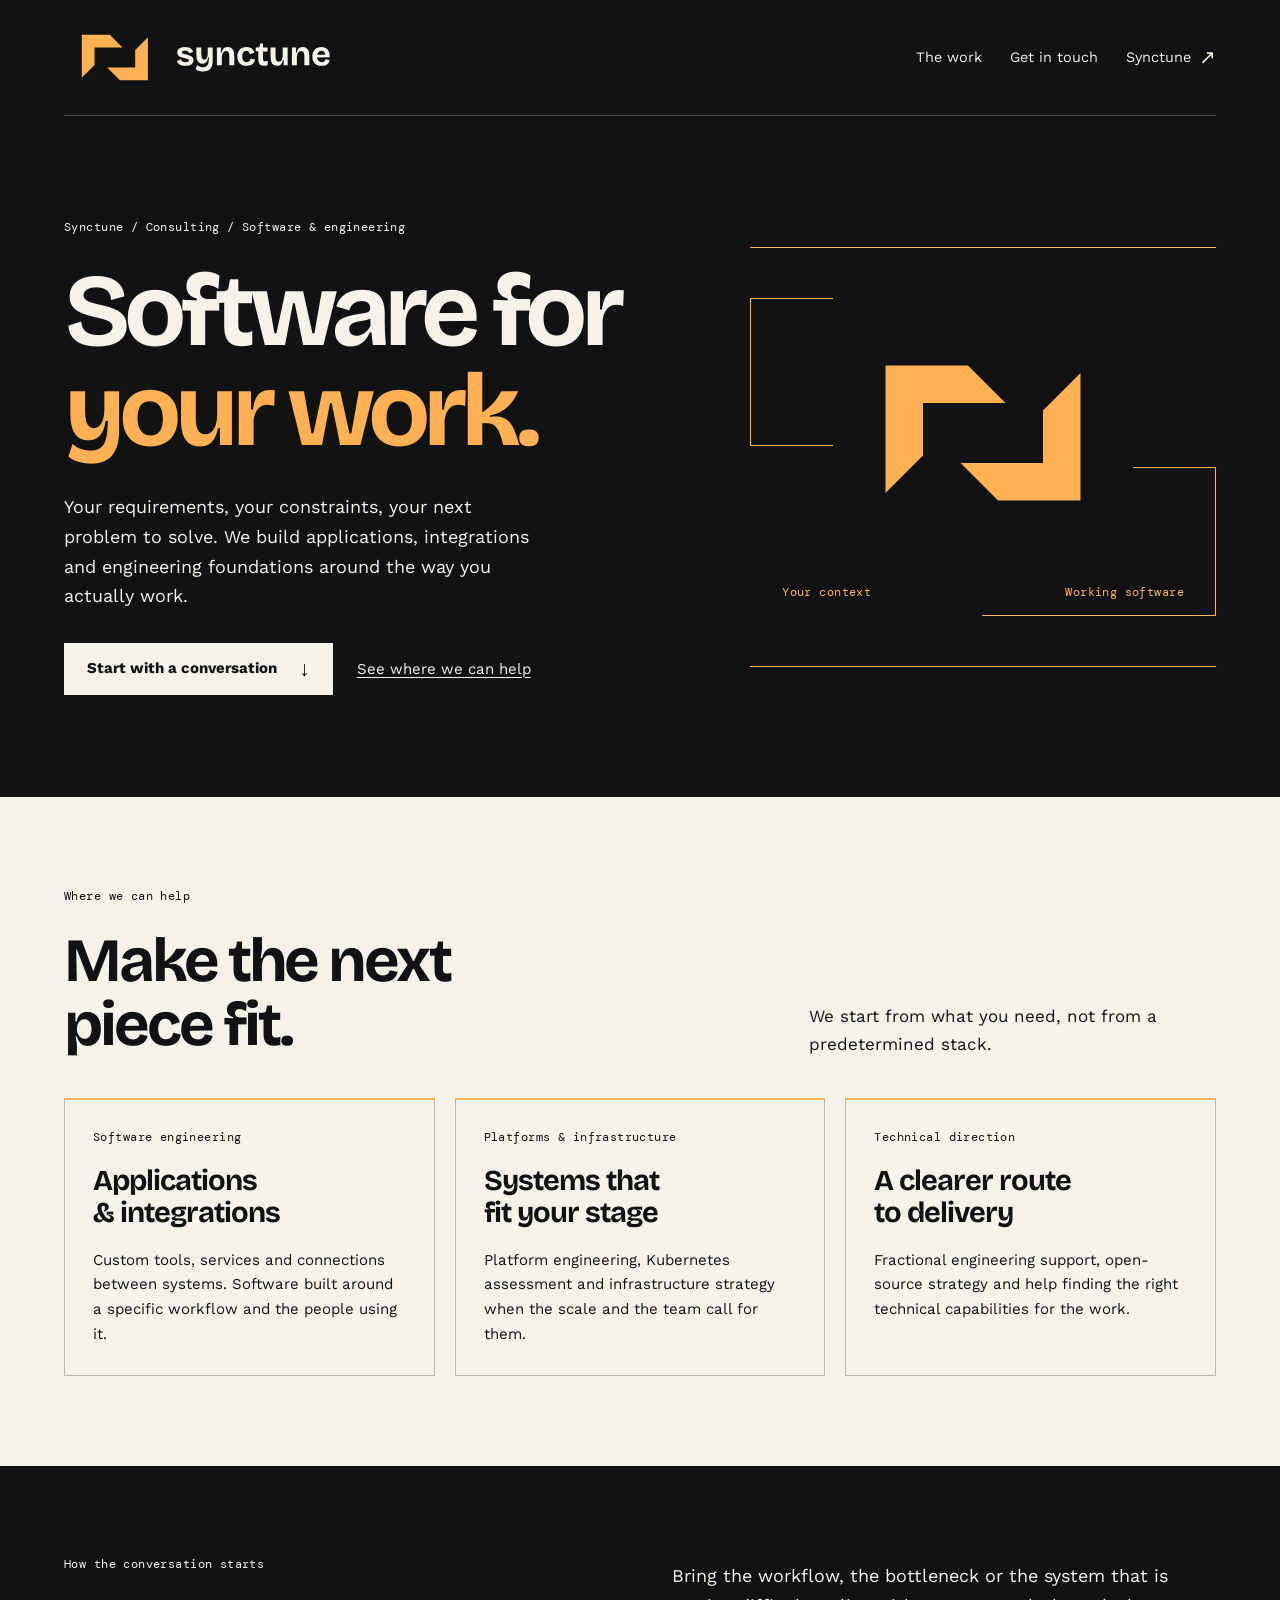
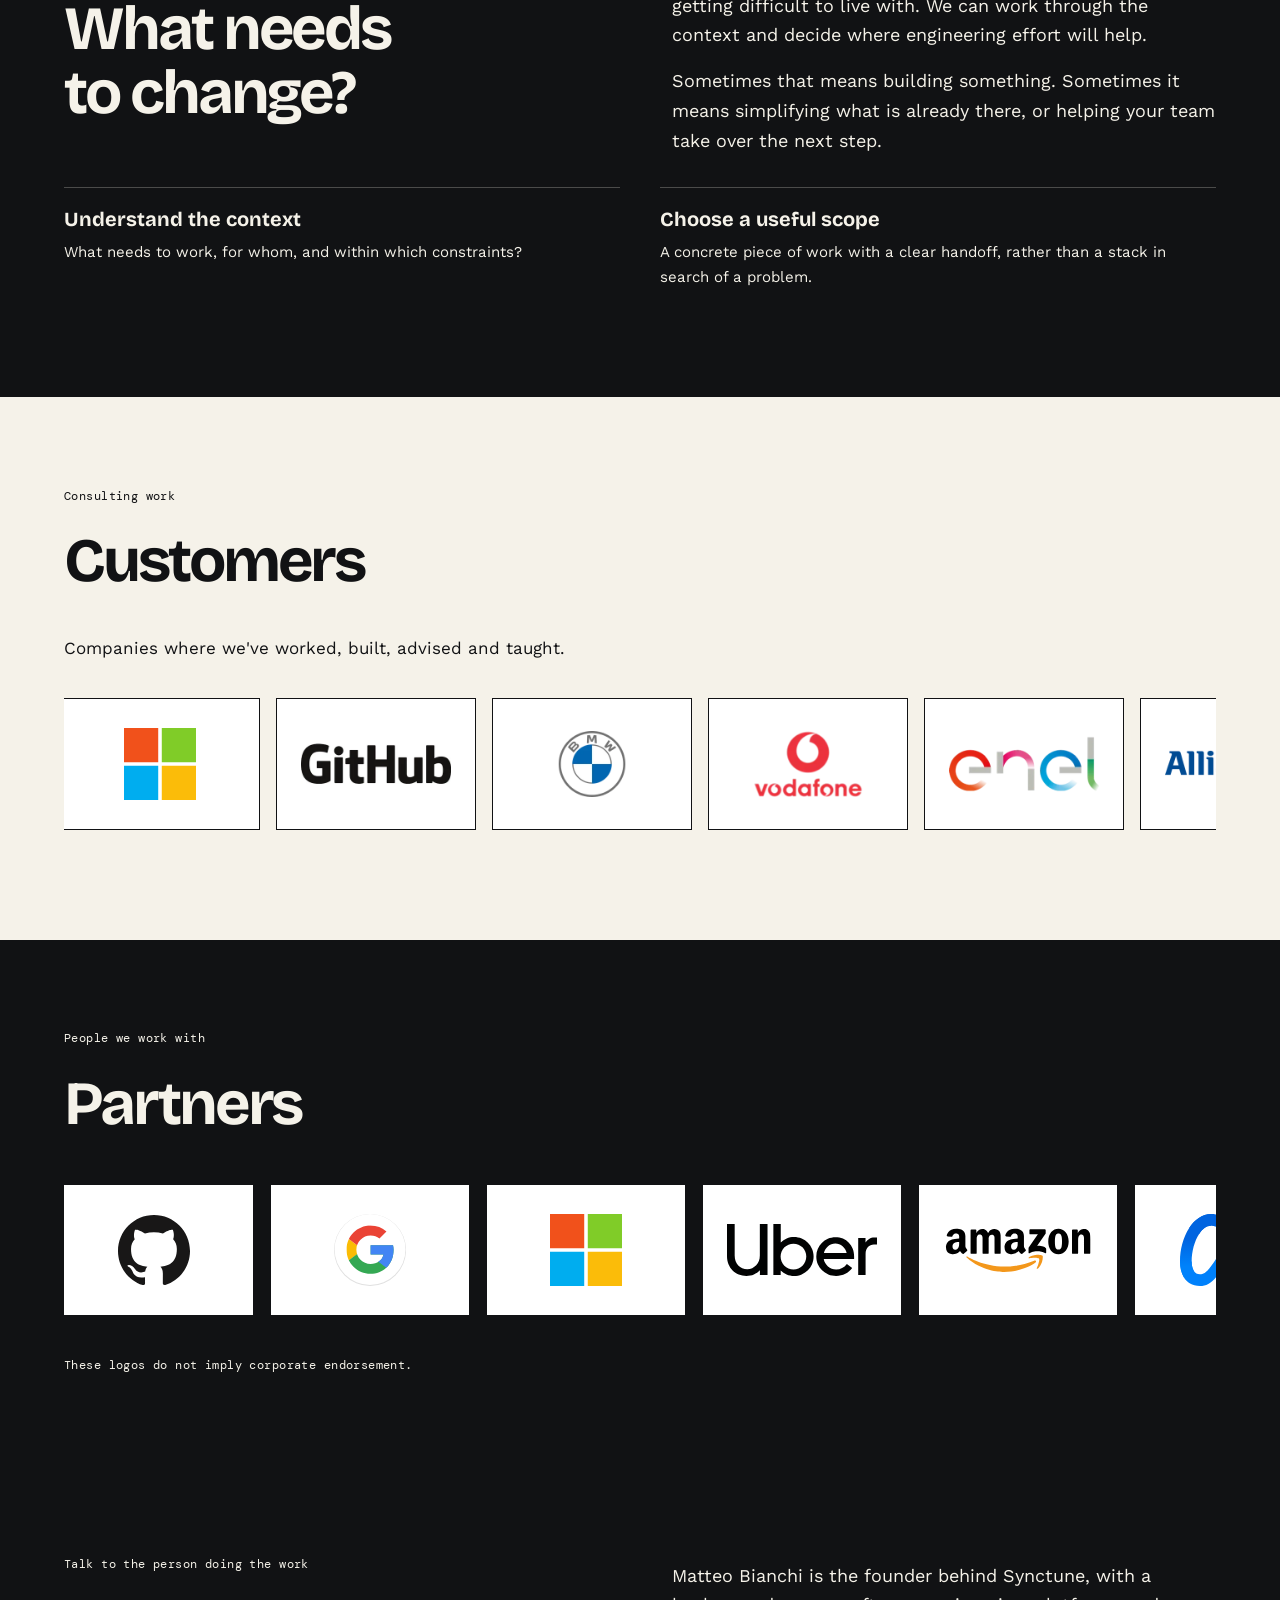
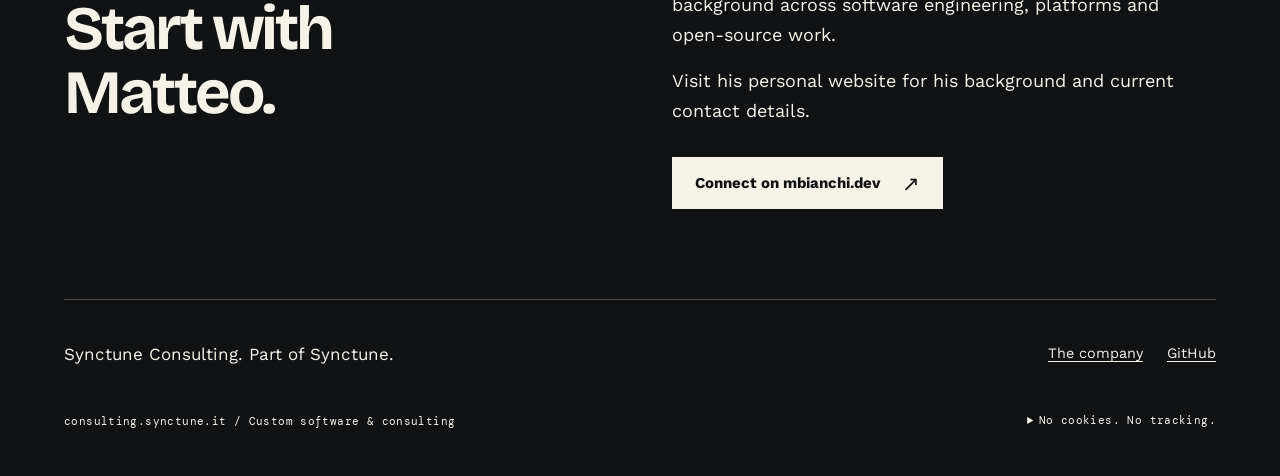
==== commit e7309406: "Describe the work directly and fix the social image alt text Drop copy that explained the site as Sy" ====
--- a/index.html
+++ b/index.html
@@ -7,10 +7,10 @@
   <meta name="theme-color" content="#111214">
   <meta property="og:type" content="website">
   <meta property="og:title" content="Synctune Consulting | Software for your work">
-  <meta property="og:description" content="Custom software and engineering work built around your context. The customer-work branch of Synctune.">
+  <meta property="og:description" content="Custom software, integrations, platform engineering and technical direction, built around your context.">
   <meta property="og:url" content="https://consulting.synctune.it/">
   <meta property="og:image" content="https://consulting.synctune.it/assets/social.png">
-  <meta property="og:image:alt" content="Synctune Consulting' amber Common ground symbol and wordmark.">
+  <meta property="og:image:alt" content="Synctune Consulting's amber Common ground symbol and wordmark.">
   <link rel="canonical" href="https://consulting.synctune.it/">
   <link rel="icon" href="assets/favicon.svg" type="image/svg+xml">
   <link rel="apple-touch-icon" href="assets/apple-touch-icon.png">
@@ -33,7 +33,7 @@
     </section>
     <section id="work" class="section light" aria-labelledby="work-title">
       <div class="wrap">
-        <div class="section-heading"><div><p class="eyebrow">Where we can help</p><h2 id="work-title">Make the next<br>piece fit.</h2></div><p>Synctune Consulting is the home for customer work and consulting. The starting point is what you need, not a predetermined stack.</p></div>
+        <div class="section-heading"><div><p class="eyebrow">Where we can help</p><h2 id="work-title">Make the next<br>piece fit.</h2></div><p>We start from what you need, not from a predetermined stack.</p></div>
         <div class="cards">
           <article class="card"><p class="meta">Software engineering</p><h3>Applications<br>&amp; integrations</h3><p>Custom tools, services and connections between systems. Software built around a specific workflow and the people using it.</p></article>
           <article class="card"><p class="meta">Platforms &amp; infrastructure</p><h3>Systems that<br>fit your stage</h3><p>Platform engineering, Kubernetes assessment and infrastructure strategy when the scale and the team call for them.</p></article>
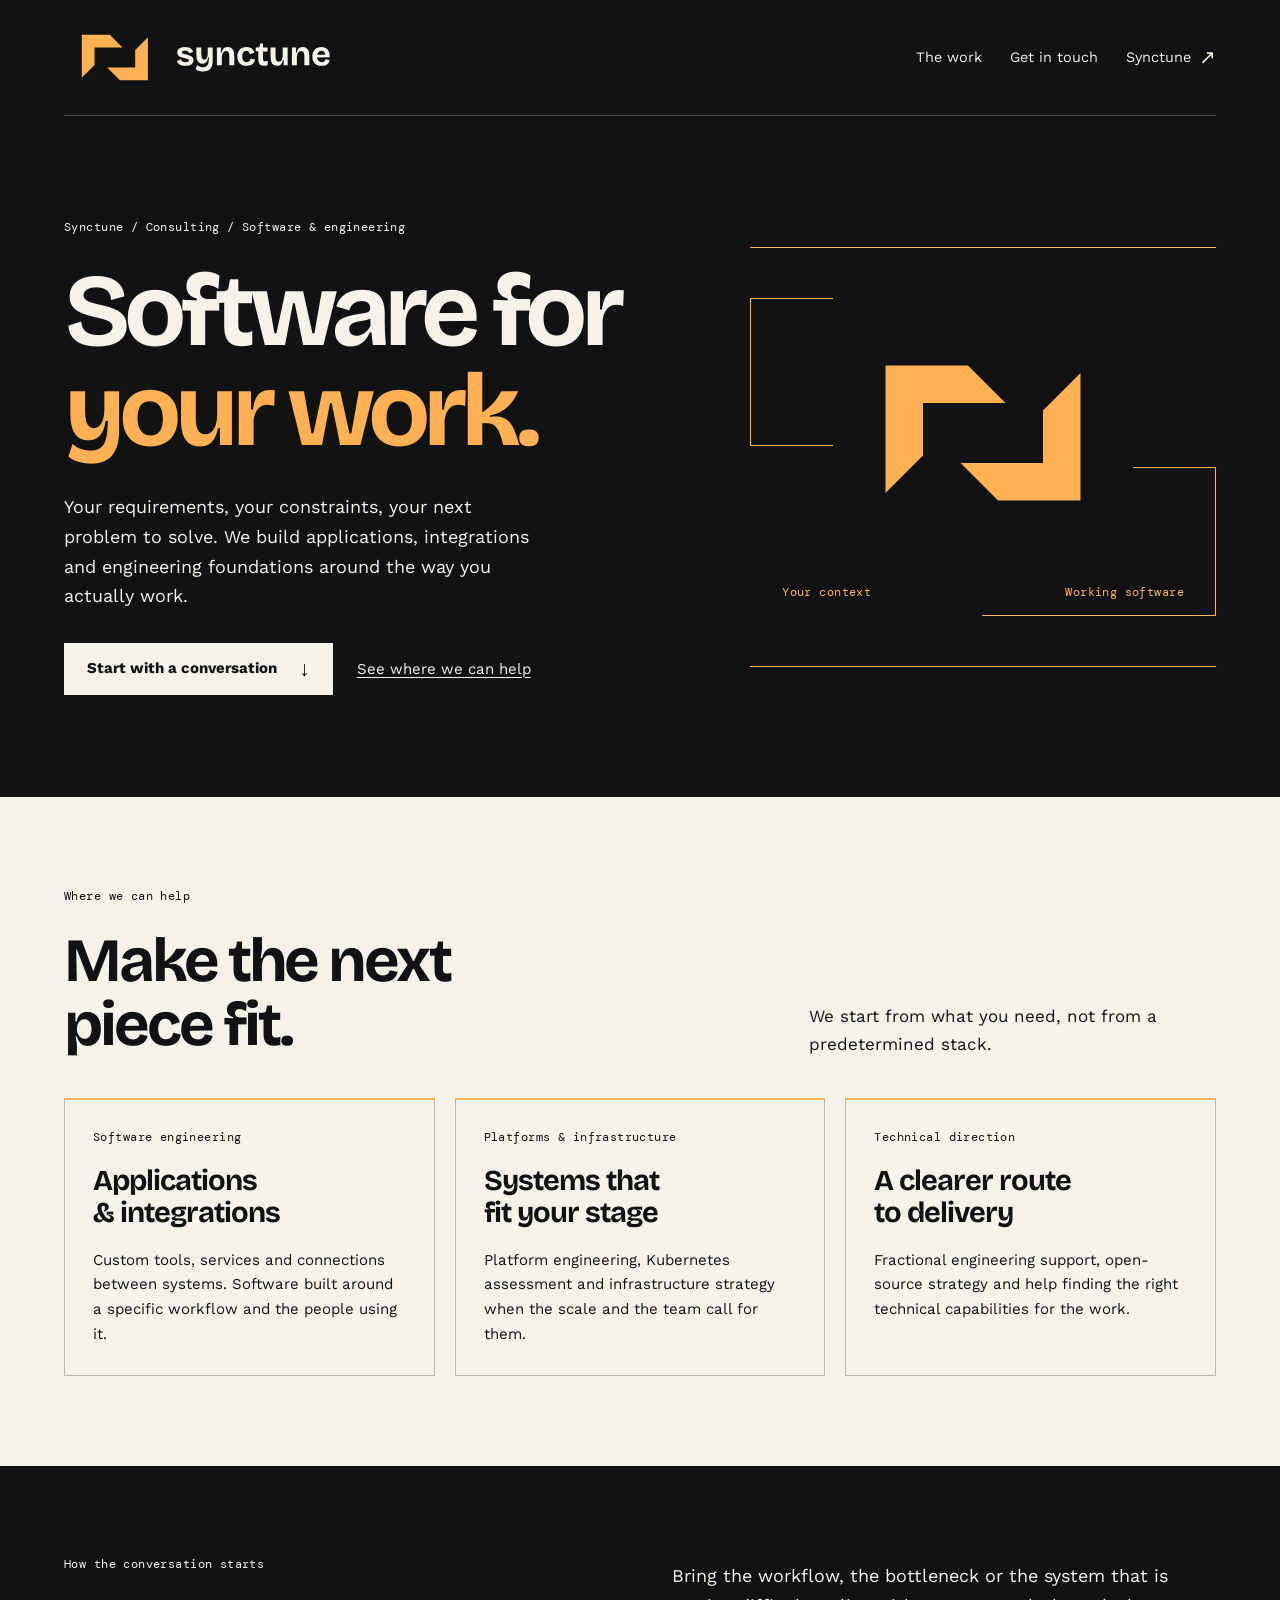
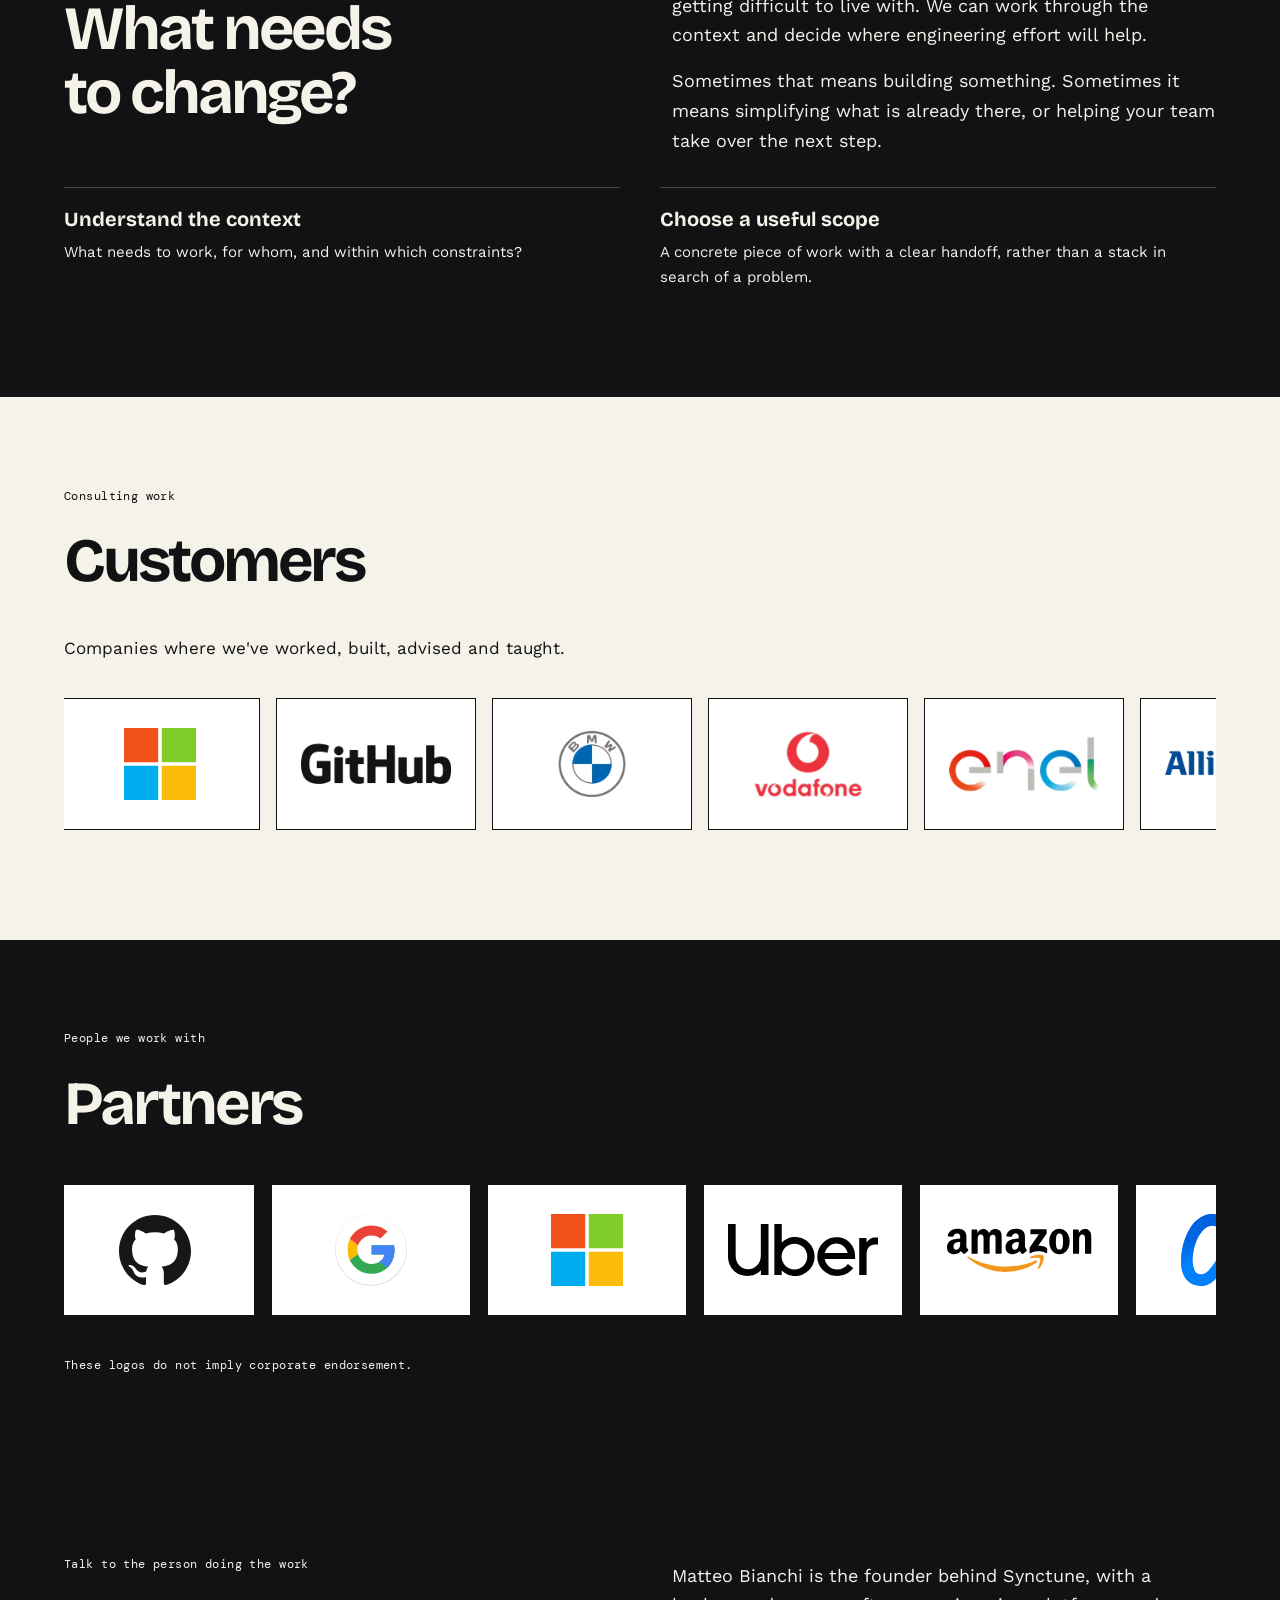
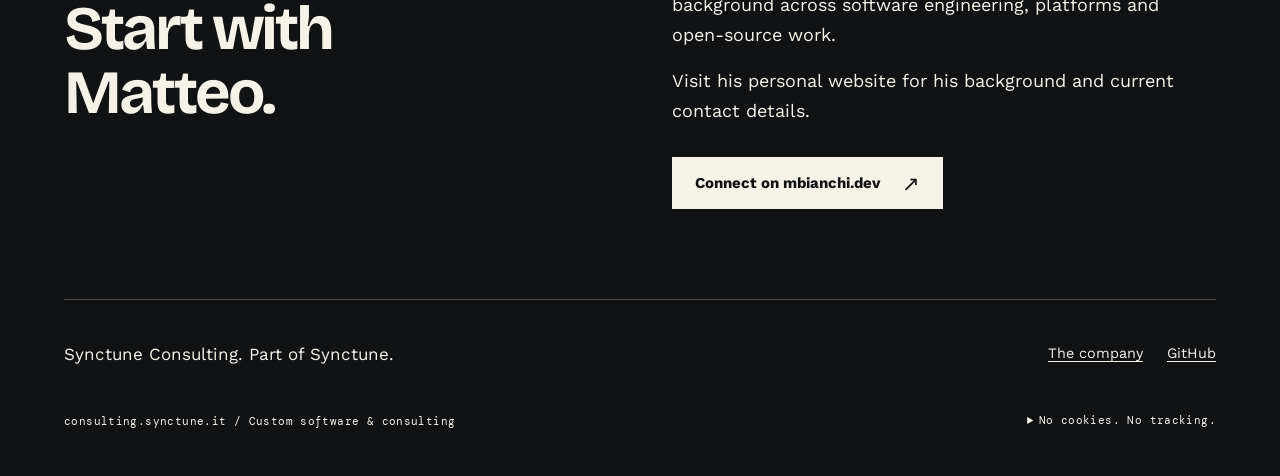
==== commit fb0ea00d: "Link home as ./ instead of index.html The brand link now lands on the clean root URL instead of /ind" ====
--- a/index.html
+++ b/index.html
@@ -23,7 +23,7 @@
 <body>
   <a class="skip-link" href="#main">Skip to content</a>
   <header class="site-header wrap">
-    <a class="brand" href="index.html"><img src="assets/logo.svg" alt="Synctune Consulting home" width="881" height="320"></a>
+    <a class="brand" href="./"><img src="assets/logo.svg" alt="Synctune Consulting home" width="881" height="320"></a>
     <nav class="site-nav" aria-label="Main navigation"><a href="#work">The work</a><a href="#contact">Get in touch</a><a href="https://synctune.it">Synctune <span class="arrow" aria-hidden="true">&#8599;</span></a></nav>
   </header>
   <main id="main" tabindex="-1">
